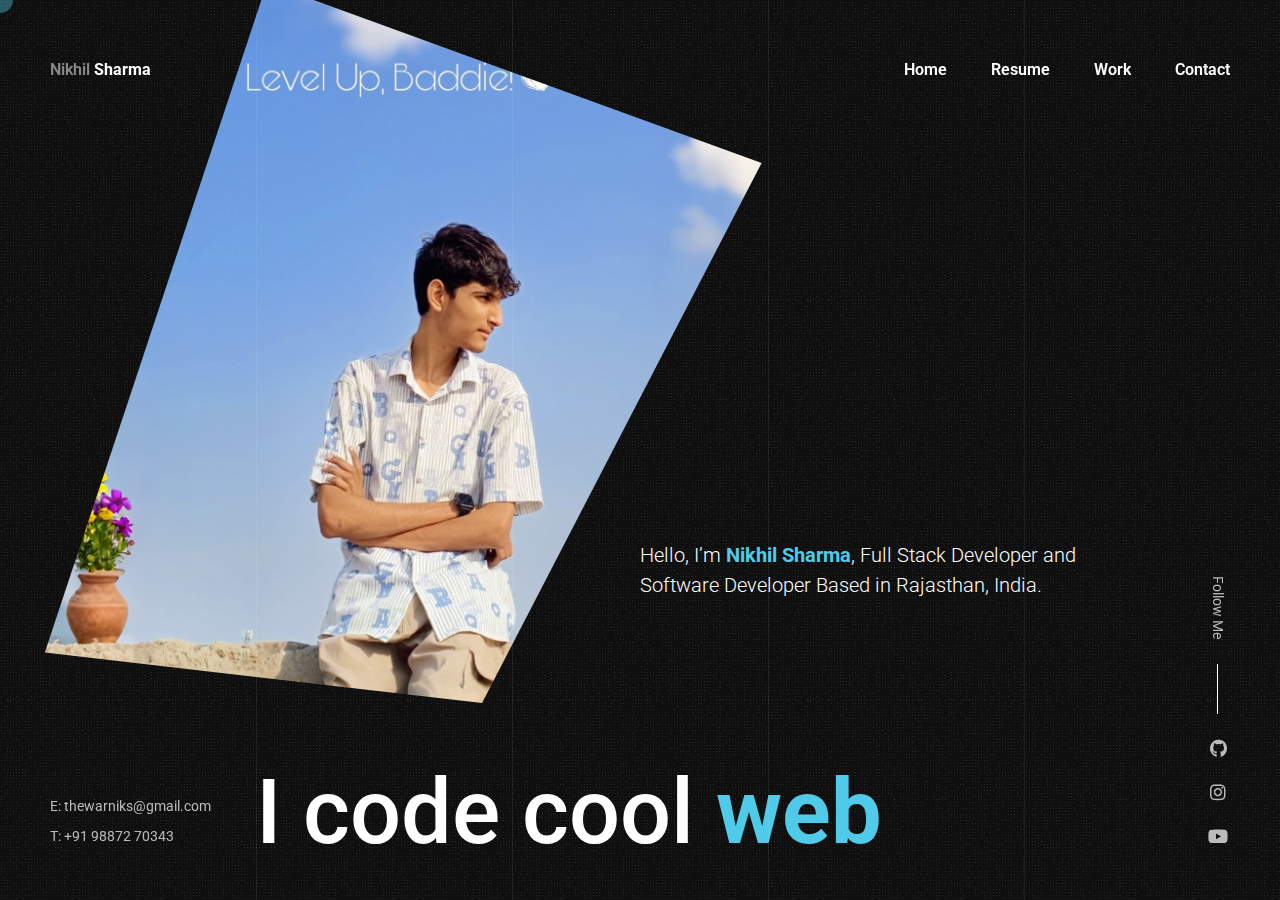
==== index.html @ a0427cec "third commit'" ====
<!doctype html>
<html lang="en-US">
<head>

	<!-- Meta -->
	<meta charset="UTF-8">
	<meta name="viewport" content="width=device-width, initial-scale=1, maximum-scale=1" />
	<meta name="description" content="CV & Resume Template" />
	<meta name="keywords" content="vcard, resposnive, resume, personal, card, cv, cvio, portfolio" />
	<meta name="author" content="beshleyua" />

	<!-- Title -->
	<title>Nikhil - Portfolio</title>

	<!-- Fonts -->
	<link href="https://fonts.googleapis.com/css?family=Roboto:100,100i,300,300i,400,400i,500,500i,700,700i,900,900i&display=swap&subset=cyrillic" rel="stylesheet">

	<!-- Styles -->
	<link rel="stylesheet" href="css/basic.css" />
	<link rel="stylesheet" href="css/layout.css" />
	<link rel="stylesheet" href="css/magnific-popup.css" />
	<link rel="stylesheet" href="css/animate.css" />
	<link rel="stylesheet" href="css/jarallax.css" />
	<link rel="stylesheet" href="css/swiper.css" />
	<link rel="stylesheet" href="css/fontawesome.css" />
	<link rel="stylesheet" href="css/brands.css" />
	<link rel="stylesheet" href="css/solid.css" />
	<link rel="stylesheet" href="css/theme-colors/blue.css" />

	<!-- Theme Colors
	<link rel="stylesheet" href="css/theme-colors/blue.css" />
	<link rel="stylesheet" href="css/theme-colors/green.css" />
	<link rel="stylesheet" href="css/theme-colors/orange.css" />
	<link rel="stylesheet" href="css/theme-colors/brown.css" />
	<link rel="stylesheet" href="css/theme-colors/purple.css" />
	<link rel="stylesheet" href="css/theme-colors/red.css" />
	<link rel="stylesheet" href="css/theme-colors/beige.css" />
	<link rel="stylesheet" href="css/theme-colors/green_light.css" />
	<link rel="stylesheet" href="css/theme-colors/yellow.css" />
	<link rel="stylesheet" href="css/theme-colors/yellow_light.css" />
	-->
		
	<!-- <script src="http://css3-mediaqueries-js.googlecode.com/svn/trunk/css3-mediaqueries.js"></script>
	<script src="http://html5shim.googlecode.com/svn/trunk/html5.js"></script> -->

	<link rel="shortcut icon" href="images/favicons/favicon.ico">

</head>

<body class="home">

	<!-- Preloader -->
	<div class="preloader">
		<div class="centrize full-width">
			<div class="vertical-center">
				<div class="spinner">
					<div class="double-bounce1"></div>
					<div class="double-bounce2"></div>
				</div>
			</div>
		</div>
	</div>
	
	<!-- Container -->
	<div class="container">

		<!-- Cursor -->
		<div class="cursor-follower"></div>
	
		<!-- Header -->
		<header class="header">
			<div class="head-top">

				<!-- menu button -->
				<a href="#" class="menu-btn"><span></span></a>

				<!-- logo -->
				<div class="logo hover-masks-logo">
					<a href="https://wq0b6-my.sharepoint.com/:b:/g/personal/ujjwalsharma_wq0b6_onmicrosoft_com/EQtHelRPhvJIs4PC88YXalkBJMvrb05Q7qUsfB_AtxaTFA?e=tdg04E" target="_blank">
						<span class="mask-lnk">Nikhil <strong>Sharma</strong></span>
						<span class="mask-lnk mask-lnk-hover">Download <strong>CV</strong></span>
					</a>
				</div>
				
				<!-- top menu -->						
				<div class="top-menu hover-masks">
					<div class="top-menu-nav">	
						<div class="menu-topmenu-container">
							<ul class="menu">
								<li class="menu-item current-menu-item">
									<a href="index.html">Home</a>
								</li>
								<li class="menu-item current-menu-item">
									<a href="resume_image.html">Resume</a>
								</li>
								<li class="menu-item current-menu-item">
									<a href="works_creative.html">Work</a>
								</li>
								<li class="menu-item current-menu-item">
									<a href="contacts_image.html">Contact</a>
								</li>
							</ul>
						</div>
					</div>
				</div>

			</div>
		</header>
		
		<!-- Wrapper -->
		<div class="wrapper">	

			<!-- Section Started -->
			<div class="section started personal" id="section-started">

				<!-- background -->
				<div class="video-bg">
					<div class="video-bg-mask"></div>
					<div class="video-bg-texture" id="grained_container"></div>
				</div>

				<!-- started content -->
				<div class="centrize full-width">
					<div class="vertical-center">
						<div class="started-content">
							<div class="logo" style="background-image: url(images/man.jpg);"></div>
							<h1 class="h-title">
								Hello, I’m <strong>Nikhil Sharma</strong>, Full Stack Developer and <br />
								Software Developer Based in Rajasthan, India.
							</h1>
							<div class="h-subtitle typing-subtitle">
								<p>I code cool <strong>websites</strong></p>
								<p>I develop <strong>mobile apps</strong></p>
								<p>I love <strong>Development</strong></p>
							</div>
							<span class="typed-subtitle"></span>
						</div>
					</div>
				</div>

			</div>

		</div>
		
		<!-- Footer -->
		<footer class="footer">
			<div class="copy">
				<p>E: thewarniks@gmail.com</p>
				<p>T: +91 98872 70343</p>
			</div>
			<div class="soc-box">
				<div class="follow-label">Follow Me</div>
				<div class="soc">
					<a target="_blank" href="https://github.com/thewarniks">
						<span class="icon fab fa-github"></span>
					</a>
					<a target="_blank" href="https://www.instagram.com/the_warniks/">
						<span class="icon fab fa-instagram"></span>
					</a>
					<a target="_blank" href="https://www.youtube.com/@warniks">
						<span class="icon fab fa-youtube"></span>
					</a>
				</div>
			</div>
			<div class="clear"></div>
		</footer>

		<!-- Lines -->
		<div class="lines">
			<div class="line-col"></div>
			<div class="line-col"></div>
			<div class="line-col"></div>
			<div class="line-col"></div>
			<div class="line-col"></div>
		</div>
		
	</div>

	<!-- Scripts -->
	<script src="js/jquery.min.js"></script>
	<script src="js/jquery.validate.js"></script>
	<script src="js/magnific-popup.js"></script>
	<script src="js/simpleParallax.js"></script>
	<script src="js/typed.js"></script>
	<script src="js/jarallax.js"></script>
	<script src="js/jarallax-video.js"></script>
	<script src="js/jarallax-element.js"></script>
	<script src="js/imagesloaded.pkgd.js"></script>
	<script src="js/isotope.pkgd.js"></script>
	<script src="js/swiper.js"></script>
	<script src="js/grained.js"></script>
	<script src="js/scripts.js"></script>

</body>
</html>
---- css/basic.css ----
/**
*	Nikhil - Portfolio (HTML)
*	Version: 1.1
*	Author: beshleyua
*	Author URL: http://themeforest.net/user/beshleyua
*	Copyright © Cvio by beshleyua. All Rights Reserved.
**/

/* TABLE OF CONTENTS
	- Basic
	- Preloader
	- Container
	- Columns
	- Typography
	- Links
	- Buttons
	- Forms
	- Lists
	- Code
	- Tables
	- Alignment
	- Text Formating
	- Blockquote
	- Animations
*/

/* - Basic */
html {
	margin-right: 0 !important;
}

body {
	margin: 0;
	padding: 0;
	border: none;
	font-family: "Roboto";
	font-size: 16px;
	line-height: 1.5;
	color: #bbb;
	background: #101010;
	letter-spacing: 0;
	font-weight: 400;
	-webkit-font-smoothing: antialiased;
	-moz-osx-font-smoothing: grayscale;
	text-rendering: optimizeLegibility;
}

body.scroll_hidden {
	overflow: hidden;
	height: 100vh;
}

* {
	box-sizing: border-box;
	-webkit-box-sizing: border-box;
}

.clear {
	clear: both;
}

.cursor-follower {
	margin: -13px 0 0 -13px;
	position: absolute;
	background: #4bffa5;
	width: 26px;
	height: 26px;
	-webkit-transition: transform 1s cubic-bezier(0.02, 1.2, 0.8, 1), opacity 0.25s ease;
	transition: transform 1s cubic-bezier(0.02, 1.2, 0.8, 1), opacity 0.25s ease;
	opacity: 0.4;
	z-index: 1111;
	pointer-events: none;
	border-radius: 50%;
	-moz-border-radius: 50%;
	-webkit-border-radius: 50%;
	-khtml-border-radius: 50%;
}

.cursor-follower.hide {
	opacity: 0 !important;
}

@media (max-width: 1199px) {
	.cursor-follower {
		display: none;
	}
}
/* - Preloader */
.preloader {
	position: fixed;
	top: 0;
	left: 0;
	right: 0;
	bottom: 0;
	text-align: center;
	z-index: 11111;
}
.preloader .spinner {
	position: absolute;
	left: 50%;
	top: 0;
	width: 1px;
	height: 100%;
}
.preloader .spinner .double-bounce1, .preloader .spinner .double-bounce2 {
	position: absolute;
	top: 0;
	left: 0;
	width: 100%;
	height: 100%;
}
.preloader .spinner .double-bounce2 {
	background: rgba(255, 255, 255, 0.5);
	height: 0;
	-webkit-animation: loading 2.0s infinite ease-in-out;
	animation: loading 2.0s infinite ease-in-out;
}

/* - Container */
.container {
	position: relative;
	margin: 0;
	overflow: hidden;
}

.container:before {
	pointer-events: none;
	z-index: 12;
}

.lines {
	position: fixed;
	top: 0;
	left: 0;
	width: 100%;
	height: 100vh;
	font-size: 0;
	pointer-events: none;
	z-index: 1111;
}
.lines.no-lines .line-col:before {
	opacity: 0;
}

.lines .line-col {
	position: relative;
	display: inline-block;
	vertical-align: top;
	width: 20%;
	height: 100vh;
}

.lines .line-col:first-child:before {
	background: transparent;
}

.lines .line-col:first-child:after {
	left: auto;
	right: 0;
	width: 1000%;
}

.lines .line-col:first-child .line {
	display: none;
}

.lines .line-col:last-child:after {
	left: 0;
	right: auto;
	width: 1000%;
}

.lines .line-col:nth-child(1):before {
	-o-transition-delay: 2.9s;
	-webkit-transition-delay: 2.9s;
	transition-delay: 2.9s;
}

.lines .line-col:nth-child(1):after {
	top: 0;
	bottom: auto;
	-webkit-transition-delay: 0.9s;
	-o-transition-delay: 0.9s;
	transition-delay: 0.9s;
}

.lines .line-col:nth-child(2):before {
	-o-transition-delay: 2.7s;
	-webkit-transition-delay: 2.7s;
	transition-delay: 2.7s;
}

.lines .line-col:nth-child(2):after {
	top: auto;
	bottom: 0;
	-webkit-transition-delay: 0.7s;
	-o-transition-delay: 0.7s;
	transition-delay: 0.7s;
}

.lines .line-col:nth-child(3):before {
	-o-transition-delay: 2.2s;
	-webkit-transition-delay: 2.2s;
	transition-delay: 2.2s;
}

.lines .line-col:nth-child(3):after {
	top: 0;
	bottom: auto;
	-webkit-transition-delay: 0.2s;
	-o-transition-delay: 0.2s;
	transition-delay: 0.2s;
}

.lines .line-col:nth-child(4):before {
	-o-transition-delay: 2.5s;
	-webkit-transition-delay: 2.5s;
	transition-delay: 2.5s;
}

.lines .line-col:nth-child(4):after {
	top: auto;
	bottom: 0;
	-webkit-transition-delay: 0.5s;
	-o-transition-delay: 0.5s;
	transition-delay: 0.5s;
}

.lines .line-col:nth-child(5):before {
	-o-transition-delay: 3s;
	-webkit-transition-delay: 3s;
	transition-delay: 3s;
}

.lines .line-col:nth-child(5):after {
	top: 0;
	bottom: auto;
	-webkit-transition-delay: 1s;
	-o-transition-delay: 1s;
	transition-delay: 1s;
}

.lines .line-col:before {
	content: '';
	position: absolute;
	left: 0;
	top: 0;
	width: 1px;
	height: 0%;
	background: rgba(255, 255, 255, 0.07);
	transition: height 1s cubic-bezier(0.165, 0.85, 0.45, 1) 0s;
	-moz-transition: height 1s cubic-bezier(0.165, 0.85, 0.45, 1) 0s;
	-webkit-transition: height 1s cubic-bezier(0.165, 0.85, 0.45, 1) 0s;
	-o-transition: height 1s cubic-bezier(0.165, 0.85, 0.45, 1) 0s;
}

.lines .line-col:after {
	content: '';
	position: absolute;
	left: 0;
	top: 0;
	width: 100%;
	height: 100%;
	background: #1E1E1E;
	z-index: 12;
	transition: height 1s cubic-bezier(0.165, 0.85, 0.45, 1) 0s;
	-moz-transition: height 1s cubic-bezier(0.165, 0.85, 0.45, 1) 0s;
	-webkit-transition: height 1s cubic-bezier(0.165, 0.85, 0.45, 1) 0s;
	-o-transition: height 1s cubic-bezier(0.165, 0.85, 0.45, 1) 0s;
}

.lines.finish .line-col:before {
	height: 100%;
}

.lines.finish .line-col:after {
	height: 0%;
}

.lines.ready {
	z-index: 11;
}

.wrapper {
	position: relative;
}

.breadcrumbs {
	margin: 0;
}

.lines-off .lines .line-col:before {
	display: none;
}

.lines-on .lines .line-col:before {
	display: block;
}

@media (max-width: 1199px) {
	.lines .line-col {
		width: 33.333%;
	}

	.lines .line-col:nth-child(4),
	.lines .line-col:nth-child(5) {
		display: none;
	}
}
@media (max-width: 720px) {
	.lines .line-col {
		width: 50%;
	}

	.lines .line-col:nth-child(3),
	.lines .line-col:nth-child(4),
	.lines .line-col:nth-child(5) {
		display: none;
	}
}
/* - Columns */
.cols {
	position: relative;
}

.cols .col.col-sm {
	float: left;
	width: 25%;
}

@media (max-width: 720px) {
	.cols .col.col-sm {
		width: 100%;
	}
}
.cols .col.col-lg {
	float: left;
	width: 75%;
}

@media (max-width: 720px) {
	.cols .col.col-lg {
		width: 100%;
	}
}
.cols .col.col-md {
	float: left;
	width: 50%;
}

@media (max-width: 720px) {
	.cols .col.col-md {
		width: 100%;
	}
}
.cols:after {
	content: '';
	display: block;
	clear: both;
}

/* - Typography */
h1,
h2,
h3,
h4,
h5,
h6 {
	font-weight: 700;
	font-family: "Roboto";
	margin: 0;
	margin-top: 30px;
	margin-bottom: 30px;
	color: #141414;
}

h1 {
	font-size: 34px;
}

h2 {
	font-size: 30px;
}

h3 {
	font-size: 26px;
}

h4 {
	font-size: 22px;
}

h5 {
	font-size: 18px;
}

h6 {
	font-size: 14px;
}

p {
	font-size: 16px;
	padding: 0;
	margin: 30px 0;
}

strong {
	font-weight: 700;
}

@media screen and (max-width: 720px) {
	h1 {
		font-size: 24px;
	}

	h2 {
		font-size: 20px;
	}

	h3 {
		font-size: 18px;
	}

	h4 {
		font-size: 16px;
	}

	h5 {
		font-size: 14px;
	}

	h6 {
		font-size: 13px;
	}

	p {
		margin: 20px 0;
	}
}
/* - Links */
a {
	color: #eee;
	text-decoration: underline;
	outline: none;
}

a:hover {
	text-decoration: none;
	color: #4bffa5;
}

/* Animate Button Hover */
.ink {
	display: block;
	position: absolute;
	background: #4bffa5;
	transform: scale(0);
	-webkit-transform: scale(0);
	-moz-transform: scale(0);
	-o-transform: scale(0);
	transition: transform 2s cubic-bezier(0.165, 0.85, 0.45, 1) 0s;
	-moz-transition: transform 2s cubic-bezier(0.165, 0.85, 0.45, 1) 0s;
	-webkit-transition: transform 2s cubic-bezier(0.165, 0.85, 0.45, 1) 0s;
	-o-transition: transform 2s cubic-bezier(0.165, 0.85, 0.45, 1) 0s;
	border-radius: 100%;
	-moz-border-radius: 100%;
	-webkit-border-radius: 100%;
	-khtml-border-radius: 100%;
}

.ink.ink-animate {
	transform: scale(3);
	-webkit-transform: scale(3);
	-moz-transform: scale(3);
	-o-transform: scale(3);
}

.hover-animated .circle {
	position: absolute;
	width: 100%;
	height: 100%;
	display: block;
}

/* - Buttons */
.bts-center {
	text-align: center;
}

.bts-list {
	font-size: 0px;
}

.bts-list .btn {
	margin-right: 20px;
	margin-top: 20px;
}

.bts-list .btn:last-child {
	margin-right: 0px;
}

a.btn,
.btn, .single-post-text input[type="submit"] {
	margin-bottom: 10px;
	position: relative;
	overflow: hidden;
	display: inline-block;
	vertical-align: middle;
	height: 44px;
	line-height: 40px;
	text-align: center;
	font-size: 16px;
	color: #4bffa5;
	font-weight: 500;
	text-decoration: none;
	background: none;
	border: 2px solid #4bffa5;
	cursor: pointer;
	transition: 1s all cubic-bezier(0.165, 0.85, 0.45, 1) 0s;
	-moz-transition: 1s all cubic-bezier(0.165, 0.85, 0.45, 1) 0s;
	-webkit-transition: 1s all cubic-bezier(0.165, 0.85, 0.45, 1) 0s;
	-o-transition: 1s all cubic-bezier(0.165, 0.85, 0.45, 1) 0s;
}

a.btn .lnk,
.btn .lnk {
	padding: 0 30px;
	position: relative;
	display: block;
	z-index: 2;
	pointer-events: none;
}

a.btn:hover,
.btn:hover {
	color: #101010;
}

@media screen and (max-width: 720px) {
	a.btn, .btn, .single-post-text input[type="submit"] {
		font-size: 14px;
	}
}
/* - Forms */
form.post-password-form {
	max-width: 400px;
	margin: 0 auto;
	text-align: center;
}

input,
textarea,
button {
	display: block;
	font-family: "Roboto";
	font-size: 16px;
	height: 50px;
	width: 100%;
	color: #eee;
	margin-bottom: 30px;
	padding: 0;
	background: none !important;
	border: none;
	border-bottom: 1px solid rgba(255, 255, 255, 0.07);
	resize: none;
	outline: 0;
	border-radius: 0%;
	-moz-border-radius: 0%;
	-webkit-border-radius: 0%;
	-khtml-border-radius: 0%;
	transition: all 0.3s ease 0s;
	-moz-transition: all 0.3s ease 0s;
	-webkit-transition: all 0.3s ease 0s;
	-o-transition: all 0.3s ease 0s;
}

input:focus,
textarea:focus,
button:focus {
	color: #eee;
	border-bottom: 1px solid #eee;
}

textarea {
	height: 120px;
	padding: 0;
	padding-top: 15px;
}

button {
	width: auto;
	display: inline-block;
	vertical-align: top;
	text-align: left;
	border-bottom: 1px solid #eee;
	cursor: pointer;
	color: #eee;
}

button:hover {
	border-bottom: 1px solid #4bffa5;
}

label,
legend {
	display: block;
	padding-bottom: 10px;
	font-family: "Roboto";
	font-size: 13px;
}

fieldset {
	border-width: 0;
	padding: 0;
}

input[type="checkbox"],
input[type="radio"] {
	display: inline;
}

::-webkit-input-placeholder {
	color: #999999;
}

:-moz-placeholder {
	color: #999999;
}

::-moz-placeholder {
	color: #999999;
}

:-ms-input-placeholder {
	color: #999999;
}

input:focus::-webkit-input-placeholder,
textarea:focus::-webkit-input-placeholder {
	color: #eee;
}

input:focus:-moz-placeholder,
textarea:focus:-moz-placeholder {
	color: #eee;
}

input:focus::-moz-placeholder,
textarea:focus::-moz-placeholder {
	color: #eee;
}

input:focus:-ms-input-placeholder,
textarea:focus:-ms-input-placeholder {
	color: #eee;
}

input.error,
textarea.error,
input.wpcf7-not-valid,
textarea.wpcf7-not-valid {
	border-bottom: 1px solid red !important;
}

label.error,
.wpcf7-not-valid-tip {
	display: none !important;
}

input.error::-moz-placeholder,
textarea.error::-moz-placeholder,
input.wpcf7-not-valid::-moz-placeholder,
textarea.wpcf7-not-valid::-moz-placeholder {
	color: red;
}

input.error:-moz-placeholder,
textarea.error:-moz-placeholder,
input.wpcf7-not-valid:-moz-placeholder,
textarea.wpcf7-not-valid:-moz-placeholder {
	color: red;
}

input.error:-ms-input-placeholder,
textarea.error:-ms-input-placeholder,
input.wpcf7-not-valid:-ms-input-placeholder,
textarea.wpcf7-not-valid:-ms-input-placeholder {
	color: red;
}

input.error::-webkit-input-placeholder,
textarea.error::-webkit-input-placeholder,
input.wpcf7-not-valid::-webkit-input-placeholder,
textarea.wpcf7-not-valid::-webkit-input-placeholder {
	color: red;
}

div.wpcf7-response-output {
	margin: 0;
}

input[type="checkbox"],
input[type="radio"] {
	display: inline;
}

input[type="checkbox"], input[type="radio"] {
	width: auto;
	height: auto;
	margin-bottom: 10px;
	margin-right: 0;
	margin-left: 0;
}

input[type="checkbox"] {
	-webkit-appearance: checkbox;
}

input[type="radio"] {
	-webkit-appearance: radio;
}

input[type="text"],
input[type="email"],
input[type="tel"],
input[type="password"],
input[type="submit"],
textarea,
button {
	-webkit-appearance: none;
	-moz-appearance: none;
	appearance: none;
}

input[type="file"] {
	margin-bottom: 10px;
	border: none;
	height: auto;
}

select {
	margin-bottom: 10px;
	width: 100%;
	height: 30px;
}

span.wpcf7-list-item {
	display: inline-block;
	margin: 0 1em 0 0;
}

/* - Lists */
ul {
	list-style: disc;
	margin-top: 30px;
	margin-bottom: 30px;
	padding-left: 0px;
	list-style-position: inside;
}

ol {
	list-style: decimal;
	margin-top: 30px;
	margin-bottom: 30px;
	padding-left: 0px;
	list-style-position: inside;
}

ul ul, ol ol, ul ol, ol ul {
	margin-top: 15px;
	margin-bottom: 15px;
	margin-left: 15px;
}

/* - Code */
code {
	font-family: "Roboto";
	padding: 0 4px;
	font-style: italic;
	color: #999;
	text-decoration: none;
	display: inline-block;
	vertical-align: middle;
	overflow: auto;
	max-width: 100%;
	white-space: nowrap;
}

pre {
	background: #f6f6f6;
	font-family: "Roboto";
	margin: 30px 0;
	padding: 30px;
	max-width: 100%;
	overflow: auto;
	white-space: pre;
}

mark, ins {
	background: #eee;
	text-decoration: none;
}

/* - Tables */
table {
	width: 100%;
	margin: 30px 0;
	padding: 0;
	border-collapse: collapse;
	background: #fcfcfc;
}

table caption {
	padding: 6px 0;
	background: #f6f6f6;
	font-size: 12px;
}

th {
	color: #999;
	padding: 10px 20px;
	font-size: 12px;
	font-weight: 700;
	text-align: left;
	border: 4px solid #FFF;
	text-transform: uppercase;
}

th a {
	color: #999;
}

td {
	border: 4px solid #FFF;
	padding: 10px 20px;
	color: #363636;
	font-size: 13px;
	background: #f6f6f6;
}

td.pad {
	background: none;
}

dt {
	margin-bottom: 5px;
	font-size: 15px;
	font-weight: 700;
}

dd {
	margin-top: 0;
	margin-bottom: 30px;
	margin-left: 30px;
}

/* - Alignment */
.align-center {
	text-align: center !important;
}

.align-right {
	text-align: right !important;
}

.align-left {
	text-align: left !important;
}

.pull-right {
	float: right !important;
}

.pull-left {
	float: left !important;
}

.pull-none {
	float: none !important;
}

.alignright {
	margin-left: 20px !important;
	float: right !important;
	max-width: 50% !important;
}

.alignleft {
	margin-right: 20px !important;
	float: left !important;
	max-width: 50% !important;
}

.aligncenter {
	margin-left: auto !important;
	margin-right: auto !important;
	display: block !important;
}

.full-width {
	max-width: 100% !important;
	width: 100% !important;
}

.full-max-width {
	max-width: 100% !important;
	width: auto !important;
}

.centrize {
	display: table !important;
	table-layout: fixed !important;
	height: 100% !important;
	position: relative !important;
	top: 0;
	left: 0;
	z-index: 2;
}

.vertical-center {
	display: table-cell !important;
	vertical-align: middle !important;
}

/* - Text Formating */
.text-uppercase {
	text-transform: uppercase !important;
}

.text-lowercase {
	text-transform: lowercase !important;
}

.text-capitalize {
	text-transform: capitalize !important;
}

.text-regular {
	font-weight: 400 !important;
}

.text-bold {
	font-weight: 700 !important;
}

.text-italic {
	font-style: italic !important;
}

/* - Blockquote */
blockquote {
	font-family: "Roboto";
}

/* - Animations */
/* preloader */
@-webkit-keyframes loading {
	0% {
		height: 0;
		top: 0;
		bottom: auto;
	}
	50% {
		height: 100%;
		top: 0;
		bottom: auto;
	}
	51% {
		height: 100%;
		top: 0;
		bottom: auto;
	}
	52% {
		height: 100%;
		top: auto;
		bottom: 0;
	}
	100% {
		height: 0;
		top: auto;
		bottom: 0;
	}
}
@keyframes loading {
	0% {
		height: 0;
		top: 0;
		bottom: auto;
	}
	50% {
		height: 100%;
		top: 0;
		bottom: auto;
	}
	51% {
		height: 100%;
		top: 0;
		bottom: auto;
	}
	52% {
		height: 100%;
		top: auto;
		bottom: 0;
	}
	100% {
		height: 0;
		top: auto;
		bottom: 0;
	}
}
/* Mouse Button Animations */
@keyframes mouse-anim {
	0% {
		top: 0px;
	}
	50% {
		top: 10px;
	}
	100% {
		top: 0px;
	}
}
---- css/layout.css ----
/**
*	Nikhil - Portfolio (HTML)
*	Version: 1.1
*	Author: beshleyua
*	Author URL: http://themeforest.net/user/beshleyua
*	Copyright © Cvio by beshleyua. All Rights Reserved.
**/

/* TABLE OF CONTENTS
	- Header
	- Section
	- Started
	- About
	- Resume
	- Skills
	- Service
	- Portfolio
	- Box Items
	- Contacts
	- Blog
	- Footer
	- Popups
*/

/* - Header */
.header {
	padding: 50px;
	position: fixed;
	left: 0;
	top: 0;
	width: 100%;
	z-index: 100;
	transition: all 0.7s cubic-bezier(0.165, 0.85, 0.45, 1);
	-moz-transition: all 0.7s cubic-bezier(0.165, 0.85, 0.45, 1);
	-webkit-transition: all 0.7s cubic-bezier(0.165, 0.85, 0.45, 1);
	-o-transition: all 0.7s cubic-bezier(0.165, 0.85, 0.45, 1);
}

.header.fixed {
	padding-top: 30px;
	padding-bottom: 30px;
	top: 0;
	background: #101010;
}

.header:after {
	content: '';
	position: relative;
	display: block;
	clear: both;
}

.header .head-top {
	position: relative;
}

.header .menu-btn {
	position: relative;
	margin: 0 auto;
	width: 30px;
	height: 20px;
}

.header .menu-btn:before, .header .menu-btn:after {
	content: '';
	position: absolute;
	top: 0;
	left: 0;
	width: 100%;
	height: 2px;
	background: #FFF;
	transition: all 0.3s ease 0s;
	-moz-transition: all 0.3s ease 0s;
	-webkit-transition: all 0.3s ease 0s;
	-o-transition: all 0.3s ease 0s;
}

.header .menu-btn:after {
	top: auto;
	bottom: 0;
}

.header .menu-btn span {
	position: absolute;
	top: 50%;
	left: 0;
	width: 100%;
	height: 2px;
	background: #FFF;
	margin-top: -1px;
	transition: all 0.3s ease 0s;
	-moz-transition: all 0.3s ease 0s;
	-webkit-transition: all 0.3s ease 0s;
	-o-transition: all 0.3s ease 0s;
}

.header .logo {
	position: absolute;
	overflow: hidden;
	top: 50%;
	width: 150px;
	font-size: 16px;
	line-height: 2.5;
	font-weight: 600;
	color: rgba(255, 255, 255, 0.5);
	white-space: nowrap;
	transform: translateY(-50%);
	-webkit-transform: translateY(-50%);
	-moz-transform: translateY(-50%);
	-o-transform: translateY(-50%);
}

.header .logo img {
	max-width: 100%;
	width: auto;
	height: auto;
	display: block;
}

.header .logo a {
	color: rgba(255, 255, 255, 0.5);
	text-decoration: none;
	display: block;
}

.header .logo strong {
	color: #FFF;
}

.header .top-menu {
	text-align: right;
}

.header .top-menu .menu-top-menu-container {
	display: inline-block;
}

.header .top-menu ul {
	margin: 0;
	padding: 0;
	list-style: none;
}

.header .top-menu ul li {
	margin-left: 40px;
	display: inline-block;
	vertical-align: top;
	position: relative;
}

.header .top-menu ul li a {
	position: relative;
	overflow: hidden;
	display: block;
	font-size: 1em;
	line-height: 2.5;
	color: #FFF;
	font-weight: 600;
	opacity: 0.5;
	text-decoration: none;
	transition: color 0.7s cubic-bezier(0.165, 0.85, 0.45, 1);
	-moz-transition: color 0.7s cubic-bezier(0.165, 0.85, 0.45, 1);
	-webkit-transition: color 0.7s cubic-bezier(0.165, 0.85, 0.45, 1);
	-o-transition: color 0.7s cubic-bezier(0.165, 0.85, 0.45, 1);
}

.header .top-menu ul li:hover > .sub-menu, .header .top-menu ul li:hover > .children {
	opacity: 1;
	pointer-events: auto;
}

.header .top-menu ul li:hover > a, .header .top-menu ul li.current-menu-item > a {
	opacity: 1;
}

.header .top-menu ul li.menu-item-has-children > a .mask-lnk:after {
	content: "\f078";
	margin-left: 5px;
	position: relative;
	top: 0;
	display: inline-block;
	font-family: 'Font Awesome 5 Free';
	font-weight: 900;
	font-size: 0.8em;
	-moz-osx-font-smoothing: grayscale;
	-webkit-font-smoothing: antialiased;
	display: inline-block;
	font-style: normal;
	font-variant: normal;
	text-rendering: auto;
	line-height: 1;
}

.header .top-menu-nav .sub-menu,
.header .top-menu-nav .children {
	position: absolute;
	left: 0;
	top: 40px;
	padding: 10px 0;
	width: 190px;
	text-align: left;
	background: #1E1E1E;
	z-index: 50;
	opacity: 0;
	pointer-events: none;
	transition: all 0.3s ease 0s;
	-moz-transition: all 0.3s ease 0s;
	-webkit-transition: all 0.3s ease 0s;
	-o-transition: all 0.3s ease 0s;
	box-shadow: 0 5px 50px rgba(0, 0, 0, 0.1);
	-moz-box-shadow: 0 5px 50px rgba(0, 0, 0, 0.1);
	-webkit-box-shadow: 0 5px 50px rgba(0, 0, 0, 0.1);
	-khtml-box-shadow: 0 5px 50px rgba(0, 0, 0, 0.1);
}

.header .top-menu ul li:last-child .sub-menu,
.header .top-menu-nav .children {
	right: 0;
	left: auto;
}

.header .top-menu-nav .sub-menu:before,
.header .top-menu-nav .children:before {
	content: '';
	position: absolute;
	left: 10px;
	top: -12px;
	border: 6px solid transparent;
	border-bottom: 6px solid #1E1E1E;
}

.header .top-menu ul li:last-child .sub-menu:before,
.header .top-menu-nav .children:before {
	right: 10px;
	left: auto;
}

.header .top-menu-nav .sub-menu li,
.header .top-menu-nav .children li {
	margin-left: 0;
	padding: 8px 20px;
	display: block;
	border-bottom: 1px solid rgba(255, 255, 255, 0.07);
	height: auto;
}

.header .top-menu-nav .sub-menu li:last-child,
.header .top-menu-nav .children li:last-child {
	border-bottom: none;
}

.header .top-menu-nav .sub-menu li a,
.header .top-menu-nav .children li a {
	margin-top: 0;
	display: block;
	font-size: 12px;
	color: #FFF;
	opacity: 0.5;
}

.header .top-menu-nav .sub-menu li .sub-menu,
.header .top-menu-nav .children li .children {
	left: 100%;
	top: -10px;
}

.header .top-menu-nav .sub-menu li .sub-menu:before,
.header .top-menu-nav .children li .children:before {
	content: '';
	position: absolute;
	left: -12px;
	top: 16px;
	border: 6px solid transparent;
	border-right: 6px solid #FFF;
	border-bottom: 6px solid transparent;
}


.background-enabled .header .top-menu ul li.current-menu-item > a {
	opacity: 1;
}


.hover-masks .mask-lnk,
.hover-masks-logo .mask-lnk {
	position: relative;
	top: 0;
	left: 0;
	width: 100%;
	display: block;
	transform: translateY(0);
	-webkit-transform: translateY(0);
	-moz-transform: translateY(0);
	-o-transform: translateY(0);
	-webkit-transition: opacity 0.7s cubic-bezier(0.165, 0.85, 0.45, 1), color 0.7s cubic-bezier(0.165, 0.85, 0.45, 1), transform 0.7s cubic-bezier(0.165, 0.85, 0.45, 1);
	transition: opacity 0.7s cubic-bezier(0.165, 0.85, 0.45, 1), color 0.7s cubic-bezier(0.165, 0.85, 0.45, 1), transform 0.7s cubic-bezier(0.165, 0.85, 0.45, 1);
}


.hover-masks .mask-lnk.mask-lnk-hover,
.hover-masks-logo .mask-lnk.mask-lnk-hover {
	position: absolute;
	opacity: 0;
	transform: translateY(32px);
	-webkit-transform: translateY(32px);
	-moz-transform: translateY(32px);
	-o-transform: translateY(32px);
}


.hover-masks a:hover .mask-lnk,
.hover-masks-logo a:hover .mask-lnk {
	opacity: 1;
	transform: translateY(-32px);
	-webkit-transform: translateY(-32px);
	-moz-transform: translateY(-32px);
	-o-transform: translateY(-32px);
}


.hover-masks a:hover .mask-lnk.mask-lnk-hover,
.hover-masks-logo a:hover .mask-lnk.mask-lnk-hover {
	transform: translateY(0);
	-webkit-transform: translateY(0);
	-moz-transform: translateY(0);
	-o-transform: translateY(0);
}


/* header active */
.header.active {
	padding-top: 4vw;
	top: 0;
	overflow: auto;
	height: 100%;
	background: #101010;
	-webkit-overflow-scrolling: touch;
}

.header.active .menu-btn:before {
	opacity: 0;
}

.header.active .menu-btn:after {
	bottom: 9px !important;
	transform: rotate(-45deg);
	-webkit-transform: rotate(-45deg);
	-moz-transform: rotate(-45deg);
	-o-transform: rotate(-45deg);
}

.header.active .menu-btn span {
	transform: rotate(45deg);
	-webkit-transform: rotate(45deg);
	-moz-transform: rotate(45deg);
	-o-transform: rotate(45deg);
}

.header.active .top-menu {
	height: auto;
	opacity: 1;
	visibility: visible;
}

.header.active .top-menu ul li .sub-menu,
.header.active .top-menu ul li .children {
	display: block;
}

.header.active .top-menu ul > li > ul li a {
	line-height: 20px;
}


/* header tablet */
@media (max-width: 1199px) {
	.header .logo {
		position: relative;
		top: 0;
		transform: translateY(0%);
		-webkit-transform: translateY(0%);
		-moz-transform: translateY(0%);
		-o-transform: translateY(0%);
	}


	.header .menu-btn {
		display: block;
		transform: translateY(50%);
		-webkit-transform: translateY(50%);
		-moz-transform: translateY(50%);
		-o-transform: translateY(50%);
	}


	.header .top-menu-nav {
		display: block;
	}


	.header .top-menu {
		position: relative;
		top: 0;
		left: 0;
		margin-top: 0;
		margin-left: 0;
		margin-right: 0;
		float: none;
		width: auto;
		height: 0px;
		text-align: center;
		opacity: 0;
		visibility: hidden;
		transition: opacity 0.35s cubic-bezier(0.165, 0.85, 0.45, 1);
		-moz-transition: opacity 0.35s cubic-bezier(0.165, 0.85, 0.45, 1);
		-webkit-transition: opacity 0.35s cubic-bezier(0.165, 0.85, 0.45, 1);
		-o-transition: opacity 0.35s cubic-bezier(0.165, 0.85, 0.45, 1);
	}


	.header.active .top-menu {
		margin-top: 20px;
	}


	.header .top-menu .menu-top-menu-container {
		display: block;
	}


	.header .top-menu ul li {
		margin-left: 0;
		display: block;
	}


	.header .top-menu-nav .sub-menu, .header .top-menu-nav .children {
		position: relative;
		left: 0;
		top: 0;
		margin: 20px 0;
		width: auto;
		text-align: center;
		pointer-events: none;
		display: block;
		opacity: 0;
		visibility: hidden;
	}


	.header.active .top-menu-nav .sub-menu, .header.active .top-menu-nav .children {
		opacity: 1;
		visibility: visible;
		pointer-events: auto;
	}


	.header .top-menu-nav .sub-menu:before, .header .top-menu-nav .children:before {
		margin-left: -6px;
		left: 50%;
	}


	.header .top-menu-nav .sub-menu li .sub-menu, .header .top-menu-nav .children li .children {
		left: 0;
		top: 0;
		margin: 0 -20px;
		background: #f4f4f4;
		box-shadow: none;
		-moz-box-shadow: none;
		-webkit-box-shadow: none;
		-khtml-box-shadow: none;
	}


	.header .top-menu-nav .sub-menu li .sub-menu:before, .header .top-menu-nav .children li .children:before {
		left: 50%;
		top: -12px;
		border: 6px solid transparent;
		border-right: 6px solid transparent;
		border-bottom: 6px solid #FFF;
	}


	.header .top-menu ul li:last-child .sub-menu:before, .header .top-menu-nav .children:before {
		right: 50%;
		left: auto;
		margin-left: 0;
		margin-right: -6px;
	}


	.header .menu-btn {
		display: block;
		float: right;
	}

}

/* header mobile */
@media (max-width: 720px) {
	.header {
		margin: 0;
		padding: 0 30px;
		top: 30px;
	}


	.header .logo {
		padding: 0;
		max-width: 240px;
	}


	.header.active .top-menu {
		padding-bottom: 30px;
	}


	.wp-block-media-text {
		display: block;
	}


	.wp-block-media-text .wp-block-media-text__content {
		padding: 0;
	}

}

/* - Section */
.section {
	position: relative;
	padding-left: 20%;
	padding-right: 20%;
	padding-top: 70px;
	padding-bottom: 70px;
	z-index: 12;
}

.section:first-child {
	padding-top: 150px;
}

.section .content {
	position: relative;
}

.section .content .portfolio-cols .title {
	margin-left: 0;
}

.section .content-box {
	margin-right: -1px;
	padding: 35px;
	font-size: 16px;
	background: #101010;
	border: 1px solid rgba(255, 255, 255, 0.07);
}

.section .content-box .single-post-text > *:first-child {
	margin-top: 0;
}

.section .title {
	position: relative;
	margin: 0 0 35px 35px;
}

.section .title .title_inner {
	display: inline-block;
	vertical-align: top;
	position: relative;
	font-size: 24px;
	color: #FFF;
	font-weight: 600;
	transition: all 0.3s ease 0s;
	-moz-transition: all 0.3s ease 0s;
	-webkit-transition: all 0.3s ease 0s;
	-o-transition: all 0.3s ease 0s;
}


/* section tablet */
@media (max-width: 1199px) {
	.section {
		padding-left: 50px;
		padding-right: 50px;
	}

}

/* section mobile */
@media (max-width: 720px) {
	.section {
		padding-top: 50px;
		padding-bottom: 50px;
		padding-left: 30px;
		padding-right: 30px;
	}


	.section .title {
		margin: 0 0 30px 0;
	}

}

/* - Started */
.section.started {
	margin: 0;
	padding: 0;
	position: relative;
	overflow: hidden;
	height: 100vh;
	z-index: 11;
}

.section.started.personal {
	z-index: 12;
}

.section.started .started-content .logo {
	position: relative;
	display: inline-block;
	top: -100px;
	left: -300px;
	width: 740px;
	height: 600px;
	background-repeat: no-repeat;
	background-position: center center;
	background-size: cover;
	-webkit-clip-path: polygon(31% 0, 100% 25%, 61% 100%, 0 93%);
	clip-path: polygon(31% 0, 100% 25%, 61% 100%, 0 93%);
}

.section.started .started-content .h-title {
	margin: 0;
	position: absolute;
	left: calc(20% + 35px);
	bottom: 50px;
	max-width: 560px;
	font-size: 20px;
	font-weight: 300;
	color: #FFF;
	word-break: break-word;
	-ms-word-wrap: break-word;
	word-wrap: break-word;
}

.section.started .started-content .h-title strong {
	color: #4bffa5;
}

.section.started .started-content .h-subtitles {
	font-size: 38px;
	height: 38px;
	opacity: 0;
}

.section.started .started-content .h-subtitles.ready {
	opacity: 1;
}

.section.started .started-content .h-subtitle,
.section.started .started-content .typed-subtitle,
.section.started .started-content .typed-bread {
	margin-top: -45px;
	position: absolute;
	top: 50%;
	left: 0;
	width: 100%;
	display: block;
	font-size: 90px;
	line-height: 90px;
	font-weight: 500;
	color: #FFF;
	text-align: center;
}

.section.started .started-content .h-subtitle strong,
.section.started .started-content .typed-subtitle strong {
	color: #4bffa5;
}

.section.started.layout-creative {
	margin: 0 auto;
	margin-bottom: 0;
	padding-top: 20%;
	padding-left: 20%;
	padding-right: 20%;
	padding-bottom: 70px;
	width: auto;
	height: auto !important;
}

.section.started.layout-creative .started-content {
	padding-left: 0;
	padding-right: 0;
	display: block;
	text-align: left;
}

.section.started.layout-creative .started-content .h-title {
	margin: 0 0 5px 33px;
	padding-right: 0;
	position: relative;
	left: 0;
	top: 0;
	bottom: auto;
	max-width: 800px;
	font-size: 44px;
	font-family: "Roboto";
	font-weight: 500;
	text-transform: none;
	letter-spacing: 0em;
}

.section.started.layout-creative .started-content .h-subtitle,
.section.started.layout-creative .started-content .typed-subtitle,
.section.started.layout-creative .started-content .typed-bread,
.section.started.layout-creative .started-content .typed-cursor {
	margin-top: 0;
	margin-left: 35px;
	position: relative;
	font-size: 18px;
	line-height: 40px;
	text-align: left;
	color: #999;
}

.section.started.layout-creative .started-content .h-subtitle,
.section.started.layout-creative .started-content .typed-subtitle {
	top: 0;
}

.section.started.layout-creative .started-content .h-subtitle p {
	font-size: 18px;
	line-height: 40px;
}

.section.started.personal {
	text-align: center;
}

.section.started.personal .started-content .h-title {
	margin-left: -85px;
	margin-top: 85px;
	position: absolute;
	left: 50%;
	top: 50%;
	bottom: auto;
	width: 560px;
	text-align: left;
}

.section.started.personal .started-content .typed-subtitle,
.section.started.personal .started-content .typed-bread {
	margin-top: 0;
	top: auto;
	bottom: 50px;
	left: 20%;
	line-height: 74px;
	text-align: left;
}

.section.started.section-title .started-content .h-title {
	margin-top: 0;
	padding-right: 0;
	position: relative;
	top: 0;
	left: 0;
	bottom: 0;
	max-width: 100%;
	font-size: 7vw;
	line-height: 7vw;
	font-weight: 600;
	text-align: center;
}

.section.started.section-title .started-content .h-subtitles {
	height: auto;
}

.section.started.section-title .started-content .h-subtitle,
.section.started.section-title .started-content .typed-subtitle,
.section.started.section-title .started-content .typed-bread {
	margin: 0;
	padding-left: 35px;
	position: absolute;
	left: 20%;
	top: auto;
	bottom: 50px;
	width: auto;
	max-width: 560px;
	font-size: 20px;
	line-height: 1.5;
	font-weight: 400;
	text-align: left;
}

.section.started.section-title .started-content .h-subtitle p {
	margin: 0;
	font-size: 20px;
	line-height: 1.5;
}

.section.started .mouse_btn {
	font-size: 24px;
	color: #4bffa5;
	text-align: center;
	position: absolute;
	width: 20px;
	height: 40px;
	left: 50%;
	bottom: 7%;
	margin-left: -10px;
	z-index: 2;
}

.section.started .mouse_btn .icon {
	position: relative;
	top: 0px;
	animation: mouse-anim 1s ease-out 0s infinite;
}

.section.started .swiper-nav {
	position: absolute;
	left: calc(20% + 35px);
	bottom: 120px;
	width: 66px;
	height: 24px;
	z-index: 3;
}

.section.started .swiper-nav .swiper-button-prev,
.section.started .swiper-nav .swiper-button-next {
	width: 20px;
	height: 20px;
	margin-top: -10px;
	background: none;
	font-size: 22px;
	color: #FFF;
	text-decoration: none;
	transition: all 0.3s ease 0s;
	-moz-transition: all 0.3s ease 0s;
	-webkit-transition: all 0.3s ease 0s;
	-o-transition: all 0.3s ease 0s;
}


.section.started + .section,
.section.started.layout-creative + .section {
	margin-top: 70px;
}


.section.started.section-title .started-content .typed-bread,
.section.started.layout-creative .started-content .typed-bread,
.background-enabled .section.started.section-title .started-content .typed-bread,
.background-enabled .section.started.layout-creative .started-content .typed-bread {
	top: auto;
	font-size: 16px;
	line-height: 1.9;
	color: rgba(255, 255, 255, 0.5);
	font-weight: 400;
	opacity: 1;
}


.section.started.section-title .started-content .typed-bread a,
.section.started.layout-creative .started-content .typed-bread a {
	color: #FFF;
	text-decoration: none;
	font-weight: 500;
	opacity: 1;
}


.section.started .started-content .typed-cursor,
.section.started.layout-creative .mouse_btn,
.section.started.layout-post-creative .mouse_btn {
	display: none !important;
}


.section.started .swiper-button-prev, .section.started .swiper-container-rtl .swiper-button-next {
	left: 0;
	right: auto;
}


.section.started .swiper-button-next, .section.started .swiper-container-rtl .swiper-button-prev {
	left: auto;
	right: 0;
}


.started-carousel {
	position: absolute;
	left: 0;
	top: 0;
	width: 100%;
	height: 100%;
}

.started-carousel .swiper-container,
.started-carousel .swiper-wrapper {
	height: 100%;
}

.started-carousel .swiper-slide {
	opacity: 1 !important;
}

.started-carousel .swiper-slide.first {
	z-index: 2;
}

.started-carousel .main-img {
	position: absolute;
	top: 0;
	left: 0;
	width: 100%;
	height: 100%;
	background-position: center center;
	background-size: cover;
	background-repeat: no-repeat;
	clip-path: polygon(0 0, 20% 0, 20% 0, 40% 0, 40% 0, 60% 0, 60% 0, 80% 0, 80% 0, 100% 0, 100% 0, 100% 100%, 100% 100%, 80% 100%, 80% 100%, 60% 100%, 60% 100%, 40% 100%, 40% 100%, 20% 100%, 20% 100%, 0 100%);
	-webkit-clip-path: polygon(0 0, 20% 0, 20% 0, 40% 0, 40% 0, 60% 0, 60% 0, 80% 0, 80% 0, 100% 0, 100% 0, 100% 100%, 100% 100%, 80% 100%, 80% 100%, 60% 100%, 60% 100%, 40% 100%, 40% 100%, 20% 100%, 20% 100%, 0 100%);
	transition: 1s all cubic-bezier(0.165, 0.85, 0.45, 1) 0s;
	-moz-transition: 1s all cubic-bezier(0.165, 0.85, 0.45, 1) 0s;
	-webkit-transition: 1s all cubic-bezier(0.165, 0.85, 0.45, 1) 0s;
	-o-transition: 1s all cubic-bezier(0.165, 0.85, 0.45, 1) 0s;
}

.started-carousel .swiper-slide.swiper-clip-active .main-img {
	clip-path: polygon(0 0, 20% 0, 20% 100%, 40% 100%, 40% 0, 60% 0, 60% 100%, 80% 100%, 80% 0, 100% 0, 100% 0, 100% 100%, 100% 0%, 80% 0%, 80% 100%, 60% 100%, 60% 0%, 40% 0%, 40% 100%, 20% 100%, 20% 0%, 0 0%);
	-webkit-clip-path: polygon(0 0, 20% 0, 20% 100%, 40% 100%, 40% 0, 60% 0, 60% 100%, 80% 100%, 80% 0, 100% 0, 100% 0, 100% 100%, 100% 0%, 80% 0%, 80% 100%, 60% 100%, 60% 0%, 40% 0%, 40% 100%, 20% 100%, 20% 0%, 0 0%);
}


.section.started .mouse_btn {
	left: auto;
	right: calc(20% + 35px);
	margin-left: 0;
}

/* section started desktop */
@media (min-width: 1200px) {
	.section.started .started-content .logo {
		top: -11.5vh;
		left: -18.5vw;
		width: 56vw;
		height: 80vh;
	}
	.section.started.personal .started-content .h-title {
		margin-left: 0;
		margin-top: 0;
		left: 50vw;
		top: 60vh;
		bottom: auto;
	}
}

/* section started tablet */
@media (max-width: 1199px) {
	.section.started.layout-creative, .section.started.layout-post-creative {
		padding-top: 35vw;
		padding-left: 50px;
		padding-right: 50px;
	}


	.section.started .started-content .h-title {
		left: 50px;
	}


	.section.started .started-content .h-title br {
		display: none;
	}


	.section.started .started-content .h-subtitle,
	.section.started .started-content .typed-subtitle,
	.section.started .started-content .typed-bread {
		margin-top: -35px;
		font-size: 60px;
		line-height: 70px;
	}


	.section.started.section-title .started-content .h-subtitle,
	.section.started.section-title .started-content .typed-subtitle,
	.section.started.section-title .started-content .typed-bread {
		padding-left: 0;
		left: 50px;
	}


	.section.started.personal .started-content .typed-subtitle,
	.section.started.personal .started-content .typed-bread {
		left: 50px;
		width: auto;
	}


	.section.started .swiper-nav {
		left: 50px;
	}


	.section.started .started-content .logo {
		top: -50px;
		left: -150px;
		width: 640px;
		height: 560px;
	}


	.section.started.personal .started-content .h-title {
		margin-left: 15px;
		margin-top: 115px;
		width: 320px;
	}


	.section.started.layout-creative .started-content .h-title,
	.section.started.layout-creative .started-content .h-subtitle,
	.section.started.layout-creative .started-content .typed-subtitle,
	.section.started.layout-creative .started-content .typed-bread,
	.section.started.layout-creative .started-content .typed-cursor {
		margin-left: 0;
	}


	.section.started .mouse_btn {
		left: auto;
		right: 120px;
		margin-left: 0;
	}

}

/* section started mobile */
@media (max-width: 720px) {
	.section.started {
		padding: 0 30px;
	}


	.section.started.layout-creative,
	.section.started.layout-post-creative {
		padding-top: 50vw;
		padding-left: 30px;
		padding-right: 30px;
		padding-bottom: 30px;
	}


	.section.started .started-content .h-title {
		left: 0;
		bottom: 30px;
		padding-right: 50px;
		font-size: 17px;
	}


	.section.started .started-content .h-subtitle,
	.section.started .started-content .typed-subtitle,
	.section.started .started-content .typed-bread {
		margin-top: -20px;
		font-size: 30px;
		line-height: 40px;
	}


	.section.started.section-title .started-content .h-title {
		font-size: 10vw;
		line-height: 10vw;
	}


	.section.started.section-title .started-content .typed-bread,
	.section.started.layout-creative .started-content .typed-bread,
	.background-enabled .section.started.section-title .started-content .typed-bread,
	.background-enabled .section.started.layout-creative .started-content .typed-bread {
		font-size: 14px;
	}


	.section.started.layout-creative .started-content .h-title,
	.section.started.layout-post-creative .started-content .h-title {
		font-size: 23px;
	}


	.section.started .started-content .logo {
		position: absolute;
		top: 0;
		left: -30px;
		width: 110vw;
		height: 62vh;
		-webkit-clip-path: polygon(25% 0, 100% 25%, 80% 100%, 0 85%);
		clip-path: polygon(25% 0, 100% 25%, 80% 100%, 0 85%);
	}


	.section.started.personal .started-content .h-title {
		left: 0;
		top: 64vh;
		bottom: auto;
		width: 100%;
		margin-top: 0;
		margin-left: 0;
	}


	.section.started.personal .started-content .typed-subtitle,
	.section.started.personal .started-content .typed-bread {
		left: 0;
		bottom: 30px;
		padding-right: 50px;
		font-size: 20px;
		line-height: 30px;
	}


	.section.started .swiper-nav {
		left: 30px;
	}


	.section.started .mouse_btn {
		right: 50%;
		margin-left: 0;
		margin-right: -10px;
		bottom: 150px;
	}


	.section.started.section-title .started-content .h-subtitle,
	.section.started.section-title .started-content .typed-subtitle,
	.section.started.section-title .started-content .typed-bread {
		left: 0;
	}


	.section.started + .section, .section.started.layout-creative + .section {
		margin-top: 0;
	}

}

/* section started mobile */
@media (max-width: 340px) {
	.section.started .swiper-nav {
		bottom: 145px;
	}

}

/* section started mobile landscape */
@media screen and (orientation: landscape) and (min-device-width: 319px) and (max-device-width: 1199px) {
	.section.started .started-content .logo {
		position: absolute;
		left: -30px;
		right: -30px;
		top: 0;
		width: auto;
		height: 100%;
		-webkit-clip-path: none;
		clip-path: none;
	}


	.section.started.personal .started-content .h-title {
		top: auto;
		left: 50px;
		bottom: 50px;
		width: auto;
		margin-left: 0;
		margin-top: 0;
		margin-right: 50px;
	}


	.section.started.personal .started-content .typed-subtitle,
	.section.started.personal .started-content .typed-bread {
		display: none;
	}


	.section.started .swiper-nav {
		bottom: 120px;
	}

}

@media screen and (orientation: landscape) and (min-device-width: 319px) and (max-device-width: 670px) {
	.section.started.personal .started-content .h-title {
		left: 0;
		bottom: 30px;
		margin-right: 30px;
	}


	.section.started .swiper-nav {
		bottom: 100px;
	}

}

/* - About */
.section.about .image {
	float: left;
	width: 160px;
	font-size: 0;
}

.section.about .image img {
	width: 100%;
	height: auto;
}

.section.about .desc {
	margin-left: 195px;
}

.section.about .desc p {
	word-break: break-word;
}

.section.about .desc p:first-child {
	margin-top: 0;
}


.info-list {
	margin-bottom: 20px;
}

.info-list ul {
	list-style: none;
	margin: 0;
	padding: 0;
}

.info-list ul li {
	display: inline-block;
	vertical-align: top;
	width: 48%;
	margin: 0 0 6px 0;
}

.info-list ul li strong {
	font-weight: 400;
	color: #4bffa5;
}


/* section about fullhd */
@media (min-width: 1700px) {
	.info-list ul li {
		width: 32%;
	}

}

/* section about tablet */
@media (max-width: 1199px) {
	.section.about .image {
		width: 120px;
		margin-right: 0;
		margin-bottom: 25px;
	}


	.section.about .desc {
		margin-left: 145px;
	}

}

/* section about mobile */
@media (max-width: 720px) {
	.section.about .image {
		margin: 0 auto 20px auto;
		float: none;
		width: 100px;
		text-align: center;
	}


	.section.about .desc {
		margin-left: 0;
		text-align: center;
	}


	.info-list ul li {
		width: 100%;
	}

}

/* - Resume */
.section .col:nth-child(odd) {
	padding-right: 35px;
}

.section .col:nth-child(even) {
	padding-left: 35px;
}

.section .col:nth-child(even) .content-box {
	margin-right: -1px;
}


.resume-items .resume-item {
	position: relative;
	margin: 70px 0 0 0;
}

.resume-items .resume-item:first-child {
	margin: 0;
}

.resume-items .resume-item .date {
	position: relative;
	margin: 0 0 5px 0;
	display: inline-block;
	font-size: 12px;
	color: #999;
}

.resume-items .resume-item .name {
	margin: 0 0 15px 0;
	color: #eee;
	font-weight: 500;
}

.resume-items .resume-item.active .date {
	color: #4bffa5;
	font-weight: 600;
}


/* section resume tablet */
@media (max-width: 1199px) {
	.section .col:nth-child(odd) {
		padding-right: 20px;
	}


	.section .col:nth-child(even) {
		padding-left: 20px;
	}


	.resume-items .resume-item {
		margin: 40px 0 0 0;
	}

}

/* section resume mobile */
@media (max-width: 720px) {
	.section .col:nth-child(odd) {
		padding-right: 0;
		margin-bottom: 40px;
	}


	.section .col:nth-child(even) {
		padding-left: 0;
	}

}

/* - Skills */
.skills ul {
	margin: -35px 0 0 0;
	padding: 0;
	list-style: none;
	font-size: 0;
}

.skills ul li {
	position: relative;
	padding: 35px 0 0 0;
}

.skills ul li:after {
	display: none;
}

.skills ul li:last-child {
	padding-bottom: 0;
}

.skills ul li .name {
	margin: 0 0 10px 0;
	position: relative;
	font-size: 16px;
	color: #eee;
	font-weight: 500;
}

.skills ul li .progress {
	display: block;
	height: 4px;
	position: relative;
	width: 100%;
	background: rgba(255, 255, 255, 0.1);
}

.skills ul li .progress .percentage {
	left: 0;
	top: 0;
	position: absolute;
	height: 4px;
	width: 0%;
	background: #4bffa5;
	transition: all 0.3s ease 0s;
	-moz-transition: all 0.3s ease 0s;
	-webkit-transition: all 0.3s ease 0s;
	-o-transition: all 0.3s ease 0s;
}

.skills ul li .progress .percentage .percent {
	position: absolute;
	top: -34px;
	right: 0;
	font-size: 16px;
	font-weight: 400;
}

.skills.list ul {
	margin: 0 -35px;
}

.skills.list ul li {
	padding-top: 0;
	padding-bottom: 0;
	padding-left: 35px;
	padding-right: 35px;
	display: inline-block;
	vertical-align: top;
	width: 50%;
}

.skills.list ul li .name {
	padding-left: 35px;
	position: relative;
}

.skills.list ul li .name:before {
	content: "\f00c";
	position: absolute;
	left: 0;
	top: 3px;
	display: inline-block;
	color: #4bffa5;
	font-family: 'Font Awesome 5 Free';
	font-weight: 900;
	-moz-osx-font-smoothing: grayscale;
	-webkit-font-smoothing: antialiased;
	display: inline-block;
	font-style: normal;
	font-variant: normal;
	text-rendering: auto;
	line-height: 1;
}

.skills.list ul li .progress {
	display: none;
}

.skills.dotted ul {
	margin-left: -35px;
	margin-right: -35px;
}

.skills.dotted ul li {
	padding-left: 35px;
	padding-right: 35px;
	width: 50%;
	display: inline-block;
	vertical-align: top;
}

.skills.dotted ul li .progress {
	height: 14px;
	background: transparent !important;
}

.skills.dotted ul li .progress .percentage {
	position: relative;
	overflow: hidden;
	top: 0;
	height: 14px;
	background: transparent !important;
	z-index: 2;
}

.skills.dotted ul li .progress .dg,
.skills.dotted ul li .progress .da {
	position: absolute;
	left: 0;
	top: 0;
	width: 100%;
	display: flex;
	justify-content: space-between;
	height: 14px;
}

.skills.dotted ul li .progress .dg span,
.skills.dotted ul li .progress .da span {
	display: block;
	width: 14px;
	height: 14px;
	background: rgba(255, 255, 255, 0.1);
	border-radius: 14px;
	-moz-border-radius: 14px;
	-webkit-border-radius: 14px;
	-khtml-border-radius: 14px;
}

.skills.dotted ul li .progress .da {
	top: 0;
}

.skills.dotted ul li .progress .da span {
	background: #4bffa5;
}

.skills.circles ul li {
	margin-top: 35px;
	padding: 0 0 60px 0;
	display: inline-block;
	vertical-align: top;
	width: 25%;
}

.skills.circles ul li:last-child {
	padding-bottom: 40px;
}

.skills.circles ul li .name {
	margin: 0 0 0 -45px;
	position: absolute;
	top: 105px;
	left: 50%;
	width: 90px;
	text-align: center;
}

.skills.circles ul li .progress {
	margin: 0 auto;
	position: relative;
	font-size: 90px;
	width: 90px;
	height: 90px;
	background: #282828;
	border-radius: 90px;
	-moz-border-radius: 90px;
	-webkit-border-radius: 90px;
	-khtml-border-radius: 90px;
}

.skills.circles ul li .progress:after {
	content: '';
	position: absolute;
	top: 0.09em;
	left: 0.09em;
	width: 0.82em;
	height: 0.82em;
	display: block;
	background-color: #101010;
	border-radius: 50%;
	-moz-border-radius: 50%;
	-webkit-border-radius: 50%;
	-khtml-border-radius: 50%;
}

.skills.circles ul li .progress span {
	position: absolute;
	width: 100%;
	left: 0;
	top: 0;
	width: 100%;
	height: 100%;
	font-size: 16px;
	line-height: 90px;
	text-align: center;
	white-space: nowrap;
	z-index: 2;
}

.skills.circles ul li .progress .percentage {
	display: none;
}

.skills.circles ul li .progress .slice {
	position: absolute;
	width: 1em;
	height: 1em;
	clip: rect(0em, 1em, 1em, 0.5em);
}


.skills.circles .progress.p51 .slice,
.skills.circles .progress.p52 .slice,
.skills.circles .progress.p53 .slice,
.skills.circles .progress.p54 .slice,
.skills.circles .progress.p55 .slice,
.skills.circles .progress.p56 .slice,
.skills.circles .progress.p57 .slice,
.skills.circles .progress.p58 .slice,
.skills.circles .progress.p59 .slice,
.skills.circles .progress.p60 .slice,
.skills.circles .progress.p61 .slice,
.skills.circles .progress.p62 .slice,
.skills.circles .progress.p63 .slice,
.skills.circles .progress.p64 .slice,
.skills.circles .progress.p65 .slice,
.skills.circles .progress.p66 .slice,
.skills.circles .progress.p67 .slice,
.skills.circles .progress.p68 .slice,
.skills.circles .progress.p69 .slice,
.skills.circles .progress.p70 .slice,
.skills.circles .progress.p71 .slice,
.skills.circles .progress.p72 .slice,
.skills.circles .progress.p73 .slice,
.skills.circles .progress.p74 .slice,
.skills.circles .progress.p75 .slice,
.skills.circles .progress.p76 .slice,
.skills.circles .progress.p77 .slice,
.skills.circles .progress.p78 .slice,
.skills.circles .progress.p79 .slice,
.skills.circles .progress.p80 .slice,
.skills.circles .progress.p81 .slice,
.skills.circles .progress.p82 .slice,
.skills.circles .progress.p83 .slice,
.skills.circles .progress.p84 .slice,
.skills.circles .progress.p85 .slice,
.skills.circles .progress.p86 .slice,
.skills.circles .progress.p87 .slice,
.skills.circles .progress.p88 .slice,
.skills.circles .progress.p89 .slice,
.skills.circles .progress.p90 .slice,
.skills.circles .progress.p91 .slice,
.skills.circles .progress.p92 .slice,
.skills.circles .progress.p93 .slice,
.skills.circles .progress.p94 .slice,
.skills.circles .progress.p95 .slice,
.skills.circles .progress.p96 .slice,
.skills.circles .progress.p97 .slice,
.skills.circles .progress.p98 .slice,
.skills.circles .progress.p99 .slice,
.skills.circles .progress.p100 .slice {
	clip: rect(auto, auto, auto, auto);
}


.skills.circles .progress .bar,
.skills.circles .progress.p51 .fill,
.skills.circles .progress.p52 .fill,
.skills.circles .progress.p53 .fill,
.skills.circles .progress.p54 .fill,
.skills.circles .progress.p55 .fill,
.skills.circles .progress.p56 .fill,
.skills.circles .progress.p57 .fill,
.skills.circles .progress.p58 .fill,
.skills.circles .progress.p59 .fill,
.skills.circles .progress.p60 .fill,
.skills.circles .progress.p61 .fill,
.skills.circles .progress.p62 .fill,
.skills.circles .progress.p63 .fill,
.skills.circles .progress.p64 .fill,
.skills.circles .progress.p65 .fill,
.skills.circles .progress.p66 .fill,
.skills.circles .progress.p67 .fill,
.skills.circles .progress.p68 .fill,
.skills.circles .progress.p69 .fill,
.skills.circles .progress.p70 .fill,
.skills.circles .progress.p71 .fill,
.skills.circles .progress.p72 .fill,
.skills.circles .progress.p73 .fill,
.skills.circles .progress.p74 .fill,
.skills.circles .progress.p75 .fill,
.skills.circles .progress.p76 .fill,
.skills.circles .progress.p77 .fill,
.skills.circles .progress.p78 .fill,
.skills.circles .progress.p79 .fill,
.skills.circles .progress.p80 .fill,
.skills.circles .progress.p81 .fill,
.skills.circles .progress.p82 .fill,
.skills.circles .progress.p83 .fill,
.skills.circles .progress.p84 .fill,
.skills.circles .progress.p85 .fill,
.skills.circles .progress.p86 .fill,
.skills.circles .progress.p87 .fill,
.skills.circles .progress.p88 .fill,
.skills.circles .progress.p89 .fill,
.skills.circles .progress.p90 .fill,
.skills.circles .progress.p91 .fill,
.skills.circles .progress.p92 .fill,
.skills.circles .progress.p93 .fill,
.skills.circles .progress.p94 .fill,
.skills.circles .progress.p95 .fill,
.skills.circles .progress.p96 .fill,
.skills.circles .progress.p97 .fill,
.skills.circles .progress.p98 .fill,
.skills.circles .progress.p99 .fill,
.skills.circles .progress.p100 .fill {
	position: absolute;
	width: 0.82em;
	height: 0.82em;
	clip: rect(0em, 0.5em, 1em, 0em);
	border: 0.09em solid #4bffa5;
	transform: rotate(0deg);
	-webkit-transform: rotate(0deg);
	-moz-transform: rotate(0deg);
	-o-transform: rotate(0deg);
	border-radius: 50%;
	-moz-border-radius: 50%;
	-webkit-border-radius: 50%;
	-khtml-border-radius: 50%;
}


.skills.circles .progress.p51 .bar:after,
.skills.circles .progress.p51 .fill,
.skills.circles .progress.p52 .bar:after,
.skills.circles .progress.p52 .fill,
.skills.circles .progress.p53 .bar:after,
.skills.circles .progress.p53 .fill,
.skills.circles .progress.p54 .bar:after,
.skills.circles .progress.p54 .fill,
.skills.circles .progress.p55 .bar:after,
.skills.circles .progress.p55 .fill,
.skills.circles .progress.p56 .bar:after,
.skills.circles .progress.p56 .fill,
.skills.circles .progress.p57 .bar:after,
.skills.circles .progress.p57 .fill,
.skills.circles .progress.p58 .bar:after,
.skills.circles .progress.p58 .fill,
.skills.circles .progress.p59 .bar:after,
.skills.circles .progress.p59 .fill,
.skills.circles .progress.p60 .bar:after,
.skills.circles .progress.p60 .fill,
.skills.circles .progress.p61 .bar:after,
.skills.circles .progress.p61 .fill,
.skills.circles .progress.p62 .bar:after,
.skills.circles .progress.p62 .fill,
.skills.circles .progress.p63 .bar:after,
.skills.circles .progress.p63 .fill,
.skills.circles .progress.p64 .bar:after,
.skills.circles .progress.p64 .fill,
.skills.circles .progress.p65 .bar:after,
.skills.circles .progress.p65 .fill,
.skills.circles .progress.p66 .bar:after,
.skills.circles .progress.p66 .fill,
.skills.circles .progress.p67 .bar:after,
.skills.circles .progress.p67 .fill,
.skills.circles .progress.p68 .bar:after,
.skills.circles .progress.p68 .fill,
.skills.circles .progress.p69 .bar:after,
.skills.circles .progress.p69 .fill,
.skills.circles .progress.p70 .bar:after,
.skills.circles .progress.p70 .fill,
.skills.circles .progress.p71 .bar:after,
.skills.circles .progress.p71 .fill,
.skills.circles .progress.p72 .bar:after,
.skills.circles .progress.p72 .fill,
.skills.circles .progress.p73 .bar:after,
.skills.circles .progress.p73 .fill,
.skills.circles .progress.p74 .bar:after,
.skills.circles .progress.p74 .fill,
.skills.circles .progress.p75 .bar:after,
.skills.circles .progress.p75 .fill,
.skills.circles .progress.p76 .bar:after,
.skills.circles .progress.p76 .fill,
.skills.circles .progress.p77 .bar:after,
.skills.circles .progress.p77 .fill,
.skills.circles .progress.p78 .bar:after,
.skills.circles .progress.p78 .fill,
.skills.circles .progress.p79 .bar:after,
.skills.circles .progress.p79 .fill,
.skills.circles .progress.p80 .bar:after,
.skills.circles .progress.p80 .fill,
.skills.circles .progress.p81 .bar:after,
.skills.circles .progress.p81 .fill,
.skills.circles .progress.p82 .bar:after,
.skills.circles .progress.p82 .fill,
.skills.circles .progress.p83 .bar:after,
.skills.circles .progress.p83 .fill,
.skills.circles .progress.p84 .bar:after,
.skills.circles .progress.p84 .fill,
.skills.circles .progress.p85 .bar:after,
.skills.circles .progress.p85 .fill,
.skills.circles .progress.p86 .bar:after,
.skills.circles .progress.p86 .fill,
.skills.circles .progress.p87 .bar:after,
.skills.circles .progress.p87 .fill,
.skills.circles .progress.p88 .bar:after,
.skills.circles .progress.p88 .fill,
.skills.circles .progress.p89 .bar:after,
.skills.circles .progress.p89 .fill,
.skills.circles .progress.p90 .bar:after,
.skills.circles .progress.p90 .fill,
.skills.circles .progress.p91 .bar:after,
.skills.circles .progress.p91 .fill,
.skills.circles .progress.p92 .bar:after,
.skills.circles .progress.p92 .fill,
.skills.circles .progress.p93 .bar:after,
.skills.circles .progress.p93 .fill,
.skills.circles .progress.p94 .bar:after,
.skills.circles .progress.p94 .fill,
.skills.circles .progress.p95 .bar:after,
.skills.circles .progress.p95 .fill,
.skills.circles .progress.p96 .bar:after,
.skills.circles .progress.p96 .fill,
.skills.circles .progress.p97 .bar:after,
.skills.circles .progress.p97 .fill,
.skills.circles .progress.p98 .bar:after,
.skills.circles .progress.p98 .fill,
.skills.circles .progress.p99 .bar:after,
.skills.circles .progress.p99 .fill,
.skills.circles .progress.p100 .bar:after,
.skills.circles .progress.p100 .fill {
	transform: rotate(180deg);
	-webkit-transform: rotate(180deg);
	-moz-transform: rotate(180deg);
	-o-transform: rotate(180deg);
}


.skills.circles .progress *, .skills.circles .progress *:before, .skills.circles .progress *:after {
	-moz-box-sizing: content-box;
	-webkit-box-sizing: content-box;
	box-sizing: content-box;
}


.skills.circles .progress.p1 .bar {
	transform: rotate(3.6deg);
	-webkit-transform: rotate(3.6deg);
	-moz-transform: rotate(3.6deg);
	-o-transform: rotate(3.6deg);
}


.skills.circles .progress.p2 .bar {
	transform: rotate(7.2deg);
	-webkit-transform: rotate(7.2deg);
	-moz-transform: rotate(7.2deg);
	-o-transform: rotate(7.2deg);
}


.skills.circles .progress.p3 .bar {
	transform: rotate(10.8deg);
	-webkit-transform: rotate(10.8deg);
	-moz-transform: rotate(10.8deg);
	-o-transform: rotate(10.8deg);
}


.skills.circles .progress.p4 .bar {
	transform: rotate(14.4deg);
	-webkit-transform: rotate(14.4deg);
	-moz-transform: rotate(14.4deg);
	-o-transform: rotate(14.4deg);
}


.skills.circles .progress.p5 .bar {
	transform: rotate(18deg);
	-webkit-transform: rotate(18deg);
	-moz-transform: rotate(18deg);
	-o-transform: rotate(18deg);
}


.skills.circles .progress.p6 .bar {
	transform: rotate(21.6deg);
	-webkit-transform: rotate(21.6deg);
	-moz-transform: rotate(21.6deg);
	-o-transform: rotate(21.6deg);
}


.skills.circles .progress.p7 .bar {
	transform: rotate(25.2deg);
	-webkit-transform: rotate(25.2deg);
	-moz-transform: rotate(25.2deg);
	-o-transform: rotate(25.2deg);
}


.skills.circles .progress.p8 .bar {
	transform: rotate(28.8deg);
	-webkit-transform: rotate(28.8deg);
	-moz-transform: rotate(28.8deg);
	-o-transform: rotate(28.8deg);
}


.skills.circles .progress.p9 .bar {
	transform: rotate(32.4deg);
	-webkit-transform: rotate(32.4deg);
	-moz-transform: rotate(32.4deg);
	-o-transform: rotate(32.4deg);
}


.skills.circles .progress.p10 .bar {
	transform: rotate(36deg);
	-webkit-transform: rotate(36deg);
	-moz-transform: rotate(36deg);
	-o-transform: rotate(36deg);
}


.skills.circles .progress.p11 .bar {
	transform: rotate(39.6deg);
	-webkit-transform: rotate(39.6deg);
	-moz-transform: rotate(39.6deg);
	-o-transform: rotate(39.6deg);
}


.skills.circles .progress.p12 .bar {
	transform: rotate(43.2deg);
	-webkit-transform: rotate(43.2deg);
	-moz-transform: rotate(43.2deg);
	-o-transform: rotate(43.2deg);
}


.skills.circles .progress.p13 .bar {
	transform: rotate(46.8deg);
	-webkit-transform: rotate(46.8deg);
	-moz-transform: rotate(46.8deg);
	-o-transform: rotate(46.8deg);
}


.skills.circles .progress.p14 .bar {
	transform: rotate(50.4deg);
	-webkit-transform: rotate(50.4deg);
	-moz-transform: rotate(50.4deg);
	-o-transform: rotate(50.4deg);
}


.skills.circles .progress.p15 .bar {
	transform: rotate(54deg);
	-webkit-transform: rotate(54deg);
	-moz-transform: rotate(54deg);
	-o-transform: rotate(54deg);
}


.skills.circles .progress.p16 .bar {
	transform: rotate(57.6deg);
	-webkit-transform: rotate(57.6deg);
	-moz-transform: rotate(57.6deg);
	-o-transform: rotate(57.6deg);
}


.skills.circles .progress.p17 .bar {
	transform: rotate(61.2deg);
	-webkit-transform: rotate(61.2deg);
	-moz-transform: rotate(61.2deg);
	-o-transform: rotate(61.2deg);
}


.skills.circles .progress.p18 .bar {
	transform: rotate(64.8deg);
	-webkit-transform: rotate(64.8deg);
	-moz-transform: rotate(64.8deg);
	-o-transform: rotate(64.8deg);
}


.skills.circles .progress.p19 .bar {
	transform: rotate(68.4deg);
	-webkit-transform: rotate(68.4deg);
	-moz-transform: rotate(68.4deg);
	-o-transform: rotate(68.4deg);
}


.skills.circles .progress.p20 .bar {
	transform: rotate(72deg);
	-webkit-transform: rotate(72deg);
	-moz-transform: rotate(72deg);
	-o-transform: rotate(72deg);
}


.skills.circles .progress.p21 .bar {
	transform: rotate(75.6deg);
	-webkit-transform: rotate(75.6deg);
	-moz-transform: rotate(75.6deg);
	-o-transform: rotate(75.6deg);
}


.skills.circles .progress.p22 .bar {
	transform: rotate(79.2deg);
	-webkit-transform: rotate(79.2deg);
	-moz-transform: rotate(79.2deg);
	-o-transform: rotate(79.2deg);
}


.skills.circles .progress.p23 .bar {
	transform: rotate(82.8deg);
	-webkit-transform: rotate(82.8deg);
	-moz-transform: rotate(82.8deg);
	-o-transform: rotate(82.8deg);
}


.skills.circles .progress.p24 .bar {
	transform: rotate(86.4deg);
	-webkit-transform: rotate(86.4deg);
	-moz-transform: rotate(86.4deg);
	-o-transform: rotate(86.4deg);
}


.skills.circles .progress.p25 .bar {
	transform: rotate(90deg);
	-webkit-transform: rotate(90deg);
	-moz-transform: rotate(90deg);
	-o-transform: rotate(90deg);
}


.skills.circles .progress.p26 .bar {
	transform: rotate(93.6deg);
	-webkit-transform: rotate(93.6deg);
	-moz-transform: rotate(93.6deg);
	-o-transform: rotate(93.6deg);
}


.skills.circles .progress.p27 .bar {
	transform: rotate(97.2deg);
	-webkit-transform: rotate(97.2deg);
	-moz-transform: rotate(97.2deg);
	-o-transform: rotate(97.2deg);
}


.skills.circles .progress.p28 .bar {
	transform: rotate(100.8deg);
	-webkit-transform: rotate(100.8deg);
	-moz-transform: rotate(100.8deg);
	-o-transform: rotate(100.8deg);
}


.skills.circles .progress.p29 .bar {
	transform: rotate(104.4deg);
	-webkit-transform: rotate(104.4deg);
	-moz-transform: rotate(104.4deg);
	-o-transform: rotate(104.4deg);
}


.skills.circles .progress.p30 .bar {
	transform: rotate(108deg);
	-webkit-transform: rotate(108deg);
	-moz-transform: rotate(108deg);
	-o-transform: rotate(108deg);
}


.skills.circles .progress.p31 .bar {
	transform: rotate(111.6deg);
	-webkit-transform: rotate(111.6deg);
	-moz-transform: rotate(111.6deg);
	-o-transform: rotate(111.6deg);
}


.skills.circles .progress.p32 .bar {
	transform: rotate(115.2deg);
	-webkit-transform: rotate(115.2deg);
	-moz-transform: rotate(115.2deg);
	-o-transform: rotate(115.2deg);
}


.skills.circles .progress.p33 .bar {
	transform: rotate(118.8deg);
	-webkit-transform: rotate(118.8deg);
	-moz-transform: rotate(118.8deg);
	-o-transform: rotate(118.8deg);
}


.skills.circles .progress.p34 .bar {
	transform: rotate(122.4deg);
	-webkit-transform: rotate(122.4deg);
	-moz-transform: rotate(122.4deg);
	-o-transform: rotate(122.4deg);
}


.skills.circles .progress.p35 .bar {
	transform: rotate(126deg);
	-webkit-transform: rotate(126deg);
	-moz-transform: rotate(126deg);
	-o-transform: rotate(126deg);
}


.skills.circles .progress.p36 .bar {
	transform: rotate(129.6deg);
	-webkit-transform: rotate(129.6deg);
	-moz-transform: rotate(129.6deg);
	-o-transform: rotate(129.6deg);
}


.skills.circles .progress.p37 .bar {
	transform: rotate(133.2deg);
	-webkit-transform: rotate(133.2deg);
	-moz-transform: rotate(133.2deg);
	-o-transform: rotate(133.2deg);
}


.skills.circles .progress.p38 .bar {
	transform: rotate(136.8deg);
	-webkit-transform: rotate(136.8deg);
	-moz-transform: rotate(136.8deg);
	-o-transform: rotate(136.8deg);
}


.skills.circles .progress.p39 .bar {
	transform: rotate(140.4deg);
	-webkit-transform: rotate(140.4deg);
	-moz-transform: rotate(140.4deg);
	-o-transform: rotate(140.4deg);
}


.skills.circles .progress.p40 .bar {
	transform: rotate(144deg);
	-webkit-transform: rotate(144deg);
	-moz-transform: rotate(144deg);
	-o-transform: rotate(144deg);
}


.skills.circles .progress.p41 .bar {
	transform: rotate(147.6deg);
	-webkit-transform: rotate(147.6deg);
	-moz-transform: rotate(147.6deg);
	-o-transform: rotate(147.6deg);
}


.skills.circles .progress.p42 .bar {
	transform: rotate(151.2deg);
	-webkit-transform: rotate(151.2deg);
	-moz-transform: rotate(151.2deg);
	-o-transform: rotate(151.2deg);
}


.skills.circles .progress.p43 .bar {
	transform: rotate(154.8deg);
	-webkit-transform: rotate(154.8deg);
	-moz-transform: rotate(154.8deg);
	-o-transform: rotate(154.8deg);
}


.skills.circles .progress.p44 .bar {
	transform: rotate(158.4deg);
	-webkit-transform: rotate(158.4deg);
	-moz-transform: rotate(158.4deg);
	-o-transform: rotate(158.4deg);
}


.skills.circles .progress.p45 .bar {
	transform: rotate(162deg);
	-webkit-transform: rotate(162deg);
	-moz-transform: rotate(162deg);
	-o-transform: rotate(162deg);
}


.skills.circles .progress.p46 .bar {
	transform: rotate(165.6deg);
	-webkit-transform: rotate(165.6deg);
	-moz-transform: rotate(165.6deg);
	-o-transform: rotate(165.6deg);
}


.skills.circles .progress.p47 .bar {
	transform: rotate(169.2deg);
	-webkit-transform: rotate(169.2deg);
	-moz-transform: rotate(169.2deg);
	-o-transform: rotate(169.2deg);
}


.skills.circles .progress.p48 .bar {
	transform: rotate(172.8deg);
	-webkit-transform: rotate(172.8deg);
	-moz-transform: rotate(172.8deg);
	-o-transform: rotate(172.8deg);
}


.skills.circles .progress.p49 .bar {
	transform: rotate(176.4deg);
	-webkit-transform: rotate(176.4deg);
	-moz-transform: rotate(176.4deg);
	-o-transform: rotate(176.4deg);
}


.skills.circles .progress.p50 .bar {
	transform: rotate(180deg);
	-webkit-transform: rotate(180deg);
	-moz-transform: rotate(180deg);
	-o-transform: rotate(180deg);
}


.skills.circles .progress.p51 .bar {
	transform: rotate(183.6deg);
	-webkit-transform: rotate(183.6deg);
	-moz-transform: rotate(183.6deg);
	-o-transform: rotate(183.6deg);
}


.skills.circles .progress.p52 .bar {
	transform: rotate(187.2deg);
	-webkit-transform: rotate(187.2deg);
	-moz-transform: rotate(187.2deg);
	-o-transform: rotate(187.2deg);
}


.skills.circles .progress.p53 .bar {
	transform: rotate(190.8deg);
	-webkit-transform: rotate(190.8deg);
	-moz-transform: rotate(190.8deg);
	-o-transform: rotate(190.8deg);
}


.skills.circles .progress.p54 .bar {
	transform: rotate(194.4deg);
	-webkit-transform: rotate(194.4deg);
	-moz-transform: rotate(194.4deg);
	-o-transform: rotate(194.4deg);
}


.skills.circles .progress.p55 .bar {
	transform: rotate(198deg);
	-webkit-transform: rotate(198deg);
	-moz-transform: rotate(198deg);
	-o-transform: rotate(198deg);
}


.skills.circles .progress.p56 .bar {
	transform: rotate(201.6deg);
	-webkit-transform: rotate(201.6deg);
	-moz-transform: rotate(201.6deg);
	-o-transform: rotate(201.6deg);
}


.skills.circles .progress.p57 .bar {
	transform: rotate(205.2deg);
	-webkit-transform: rotate(205.2deg);
	-moz-transform: rotate(205.2deg);
	-o-transform: rotate(205.2deg);
}


.skills.circles .progress.p58 .bar {
	transform: rotate(208.8deg);
	-webkit-transform: rotate(208.8deg);
	-moz-transform: rotate(208.8deg);
	-o-transform: rotate(208.8deg);
}


.skills.circles .progress.p59 .bar {
	transform: rotate(212.4deg);
	-webkit-transform: rotate(212.4deg);
	-moz-transform: rotate(212.4deg);
	-o-transform: rotate(212.4deg);
}


.skills.circles .progress.p60 .bar {
	transform: rotate(216deg);
	-webkit-transform: rotate(216deg);
	-moz-transform: rotate(216deg);
	-o-transform: rotate(216deg);
}


.skills.circles .progress.p61 .bar {
	transform: rotate(219.6deg);
	-webkit-transform: rotate(219.6deg);
	-moz-transform: rotate(219.6deg);
	-o-transform: rotate(219.6deg);
}


.skills.circles .progress.p62 .bar {
	transform: rotate(223.2deg);
	-webkit-transform: rotate(223.2deg);
	-moz-transform: rotate(223.2deg);
	-o-transform: rotate(223.2deg);
}


.skills.circles .progress.p63 .bar {
	transform: rotate(226.8deg);
	-webkit-transform: rotate(226.8deg);
	-moz-transform: rotate(226.8deg);
	-o-transform: rotate(226.8deg);
}


.skills.circles .progress.p64 .bar {
	transform: rotate(230.4deg);
	-webkit-transform: rotate(230.4deg);
	-moz-transform: rotate(230.4deg);
	-o-transform: rotate(230.4deg);
}


.skills.circles .progress.p65 .bar {
	transform: rotate(234deg);
	-webkit-transform: rotate(234deg);
	-moz-transform: rotate(234deg);
	-o-transform: rotate(234deg);
}


.skills.circles .progress.p66 .bar {
	transform: rotate(237.6deg);
	-webkit-transform: rotate(237.6deg);
	-moz-transform: rotate(237.6deg);
	-o-transform: rotate(237.6deg);
}


.skills.circles .progress.p67 .bar {
	transform: rotate(241.2deg);
	-webkit-transform: rotate(241.2deg);
	-moz-transform: rotate(241.2deg);
	-o-transform: rotate(241.2deg);
}


.skills.circles .progress.p68 .bar {
	transform: rotate(244.8deg);
	-webkit-transform: rotate(244.8deg);
	-moz-transform: rotate(244.8deg);
	-o-transform: rotate(244.8deg);
}


.skills.circles .progress.p69 .bar {
	transform: rotate(248.4deg);
	-webkit-transform: rotate(248.4deg);
	-moz-transform: rotate(248.4deg);
	-o-transform: rotate(248.4deg);
}


.skills.circles .progress.p70 .bar {
	transform: rotate(252deg);
	-webkit-transform: rotate(252deg);
	-moz-transform: rotate(252deg);
	-o-transform: rotate(252deg);
}


.skills.circles .progress.p71 .bar {
	transform: rotate(255.6deg);
	-webkit-transform: rotate(255.6deg);
	-moz-transform: rotate(255.6deg);
	-o-transform: rotate(255.6deg);
}


.skills.circles .progress.p72 .bar {
	transform: rotate(259.2deg);
	-webkit-transform: rotate(259.2deg);
	-moz-transform: rotate(259.2deg);
	-o-transform: rotate(259.2deg);
}


.skills.circles .progress.p73 .bar {
	transform: rotate(262.8deg);
	-webkit-transform: rotate(262.8deg);
	-moz-transform: rotate(262.8deg);
	-o-transform: rotate(262.8deg);
}


.skills.circles .progress.p74 .bar {
	transform: rotate(266.4deg);
	-webkit-transform: rotate(266.4deg);
	-moz-transform: rotate(266.4deg);
	-o-transform: rotate(266.4deg);
}


.skills.circles .progress.p75 .bar {
	transform: rotate(270deg);
	-webkit-transform: rotate(270deg);
	-moz-transform: rotate(270deg);
	-o-transform: rotate(270deg);
}


.skills.circles .progress.p76 .bar {
	transform: rotate(273.6deg);
	-webkit-transform: rotate(273.6deg);
	-moz-transform: rotate(273.6deg);
	-o-transform: rotate(273.6deg);
}


.skills.circles .progress.p77 .bar {
	transform: rotate(277.2deg);
	-webkit-transform: rotate(277.2deg);
	-moz-transform: rotate(277.2deg);
	-o-transform: rotate(277.2deg);
}


.skills.circles .progress.p78 .bar {
	transform: rotate(280.8deg);
	-webkit-transform: rotate(280.8deg);
	-moz-transform: rotate(280.8deg);
	-o-transform: rotate(280.8deg);
}


.skills.circles .progress.p79 .bar {
	transform: rotate(284.4deg);
	-webkit-transform: rotate(284.4deg);
	-moz-transform: rotate(284.4deg);
	-o-transform: rotate(284.4deg);
}


.skills.circles .progress.p80 .bar {
	transform: rotate(288deg);
	-webkit-transform: rotate(288deg);
	-moz-transform: rotate(288deg);
	-o-transform: rotate(288deg);
}


.skills.circles .progress.p81 .bar {
	transform: rotate(291.6deg);
	-webkit-transform: rotate(291.6deg);
	-moz-transform: rotate(291.6deg);
	-o-transform: rotate(291.6deg);
}


.skills.circles .progress.p82 .bar {
	transform: rotate(295.2deg);
	-webkit-transform: rotate(295.2deg);
	-moz-transform: rotate(295.2deg);
	-o-transform: rotate(295.2deg);
}


.skills.circles .progress.p83 .bar {
	transform: rotate(298.8deg);
	-webkit-transform: rotate(298.8deg);
	-moz-transform: rotate(298.8deg);
	-o-transform: rotate(298.8deg);
}


.skills.circles .progress.p84 .bar {
	transform: rotate(302.4deg);
	-webkit-transform: rotate(302.4deg);
	-moz-transform: rotate(302.4deg);
	-o-transform: rotate(302.4deg);
}


.skills.circles .progress.p85 .bar {
	transform: rotate(306deg);
	-webkit-transform: rotate(306deg);
	-moz-transform: rotate(306deg);
	-o-transform: rotate(306deg);
}


.skills.circles .progress.p86 .bar {
	transform: rotate(309.6deg);
	-webkit-transform: rotate(309.6deg);
	-moz-transform: rotate(309.6deg);
	-o-transform: rotate(309.6deg);
}


.skills.circles .progress.p87 .bar {
	transform: rotate(313.2deg);
	-webkit-transform: rotate(313.2deg);
	-moz-transform: rotate(313.2deg);
	-o-transform: rotate(313.2deg);
}


.skills.circles .progress.p88 .bar {
	transform: rotate(316.8deg);
	-webkit-transform: rotate(316.8deg);
	-moz-transform: rotate(316.8deg);
	-o-transform: rotate(316.8deg);
}


.skills.circles .progress.p89 .bar {
	transform: rotate(320.4deg);
	-webkit-transform: rotate(320.4deg);
	-moz-transform: rotate(320.4deg);
	-o-transform: rotate(320.4deg);
}


.skills.circles .progress.p90 .bar {
	transform: rotate(324deg);
	-webkit-transform: rotate(324deg);
	-moz-transform: rotate(324deg);
	-o-transform: rotate(324deg);
}


.skills.circles .progress.p91 .bar {
	transform: rotate(327.6deg);
	-webkit-transform: rotate(327.6deg);
	-moz-transform: rotate(327.6deg);
	-o-transform: rotate(327.6deg);
}


.skills.circles .progress.p92 .bar {
	transform: rotate(331.2deg);
	-webkit-transform: rotate(331.2deg);
	-moz-transform: rotate(331.2deg);
	-o-transform: rotate(331.2deg);
}


.skills.circles .progress.p93 .bar {
	transform: rotate(334.8deg);
	-webkit-transform: rotate(334.8deg);
	-moz-transform: rotate(334.8deg);
	-o-transform: rotate(334.8deg);
}


.skills.circles .progress.p94 .bar {
	transform: rotate(338.4deg);
	-webkit-transform: rotate(338.4deg);
	-moz-transform: rotate(338.4deg);
	-o-transform: rotate(338.4deg);
}


.skills.circles .progress.p95 .bar {
	transform: rotate(342deg);
	-webkit-transform: rotate(342deg);
	-moz-transform: rotate(342deg);
	-o-transform: rotate(342deg);
}


.skills.circles .progress.p96 .bar {
	transform: rotate(345.6deg);
	-webkit-transform: rotate(345.6deg);
	-moz-transform: rotate(345.6deg);
	-o-transform: rotate(345.6deg);
}


.skills.circles .progress.p97 .bar {
	transform: rotate(349.2deg);
	-webkit-transform: rotate(349.2deg);
	-moz-transform: rotate(349.2deg);
	-o-transform: rotate(349.2deg);
}


.skills.circles .progress.p98 .bar {
	transform: rotate(352.8deg);
	-webkit-transform: rotate(352.8deg);
	-moz-transform: rotate(352.8deg);
	-o-transform: rotate(352.8deg);
}


.skills.circles .progress.p99 .bar {
	transform: rotate(356.4deg);
	-webkit-transform: rotate(356.4deg);
	-moz-transform: rotate(356.4deg);
	-o-transform: rotate(356.4deg);
}


.skills.circles .progress.p100 .bar {
	transform: rotate(360deg);
	-webkit-transform: rotate(360deg);
	-moz-transform: rotate(360deg);
	-o-transform: rotate(360deg);
}


/* section skills fullhd */
@media (min-width: 1700px) {
	.skills.list ul li {
		width: 33.333%;
	}

}

/* section skills mobile */
@media (max-width: 720px) {
	.skills ul {
		margin: -20px 0 0 0;
	}


	.skills ul li {
		padding: 20px 0 0 0;
	}


	.skills.dotted ul li {
		width: 100%;
	}


	.skills.circles ul li {
		width: 50%;
	}


	.skills.list ul li {
		width: 100%;
	}


	.skills.list ul li:last-child,
	.skills.list ul li:last-child .name {
		margin-bottom: 0;
	}

}

/* - Clients */
.clients-items {
	margin: -35px -35px 0 -35px;
	font-size: 0;
}

.clients-items .clients-col {
	padding: 35px 35px 0 35px;
	display: inline-block;
	vertical-align: top;
	width: 25%;
}


.clients-item {
	display: flex;
	align-items: center;
	justify-content: center;
	text-align: center;
	width: 100%;
	height: 100px;
	opacity: 0.4;
	transition: opacity 1s cubic-bezier(0.165, 0.85, 0.45, 1) 0s;
	-moz-transition: opacity 1s cubic-bezier(0.165, 0.85, 0.45, 1) 0s;
	-webkit-transition: opacity 1s cubic-bezier(0.165, 0.85, 0.45, 1) 0s;
	-o-transition: opacity 1s cubic-bezier(0.165, 0.85, 0.45, 1) 0s;
}

.clients-item a {
	text-decoration: none;
}

.clients-item img {
	max-width: 100%;
	max-height: 100px;
}

.clients-item:hover {
	opacity: 1;
}


/* section clients mobile */
@media (max-width: 720px) {
	.clients-items {
		margin: -20px -20px 0 -20px;
	}

	.clients-items .clients-col {
		padding: 20px 20px 0 20px;
		width: 50%;
	}

}

/* - Service */
.service-items {
	margin-top: -70px;
	font-size: 0;
	text-align: center;
}

.service-items .service-col {
	margin-top: 70px;
	display: inline-block;
	vertical-align: top;
	width: 50%;
}

.service-items .service-col:nth-child(odd) .content-box {
	margin-right: 35px;
}

.service-items .service-col:nth-child(even) .content-box {
	margin-left: 35px;
}

.service-items .service-item .icon {
	font-size: 36px;
	line-height: normal;
	color: #4bffa5;
}

.service-items .service-item .name {
	margin: 15px 0;
	color: #eee;
	font-weight: 500;
}


/* section service tablet */
@media (max-width: 1199px) {
	.service-items {
		margin-top: -40px;
	}


	.service-items .service-col {
		margin-top: 40px;
	}


	.service-items .service-col:nth-child(odd) .content-box {
		margin-right: 20px;
	}


	.service-items .service-col:nth-child(even) .content-box {
		margin-left: 20px;
	}

}

/* section service mobile */
@media (max-width: 720px) {
	.service-items .service-col {
		width: 100%;
	}


	.service-items .service-col:nth-child(odd) .content-box {
		margin-right: 0;
	}


	.service-items .service-col:nth-child(even) .content-box {
		margin-left: 0;
	}

}

/* - Portfolio */
.section.works {
	padding-bottom: 0;
}

.section.works .filter-menu {
	margin-bottom: 70px;
}

.section.works .filters {
	margin-top: -10px;
}

.section.works .filters input {
	display: none;
}

.section.works .filters .btn-group {
	display: inline-block;
	vertical-align: top;
}

.section.works .filters label {
	display: inline-block;
	vertical-align: top;
	margin-right: 25px;
	margin-top: 10px;
	font-size: 16px;
	color: #eee;
	font-weight: 400;
	cursor: pointer;
	position: relative;
	padding-bottom: 0;
	transition: color 0.7s cubic-bezier(0.165, 0.85, 0.45, 1);
	-moz-transition: color 0.7s cubic-bezier(0.165, 0.85, 0.45, 1);
	-webkit-transition: color 0.7s cubic-bezier(0.165, 0.85, 0.45, 1);
	-o-transition: color 0.7s cubic-bezier(0.165, 0.85, 0.45, 1);
}

.section.works .filters label.glitch-effect {
	color: #4bffa5;
}


.box-items {
	position: relative;
	margin-left: -50px;
	margin-right: -50px;
	font-size: 0px;
}

.box-items .box-item {
	width: 50%;
	margin: 0;
	padding: 0 50px 100px 50px;
	position: relative;
	text-align: center;
	font-size: 13px;
	float: left;
}

.box-items .box-item .image {
	position: relative;
	overflow: hidden;
}

.box-items .box-item .image a {
	display: block;
	font-size: 0;
}

.box-items .box-item .image a img {
	width: 100%;
	height: auto;
	position: relative;
	top: 0;
}

.box-items .box-item .image .info {
	text-align: center;
	width: 100%;
	height: 100%;
	display: block;
	position: absolute;
	left: 0;
	top: 0;
}

.box-items .box-item .image .info .icon {
	position: absolute;
	top: 20px;
	right: 20px;
	color: #101010;
	font-size: 18px;
	display: inline-block;
	font-weight: normal;
	opacity: 0;
	transform: translateY(-15px);
	-webkit-transform: translateY(-15px);
	-moz-transform: translateY(-15px);
	-o-transform: translateY(-15px);
	transition: all 0.7s cubic-bezier(0.165, 0.85, 0.45, 1) 0s;
	-moz-transition: all 0.7s cubic-bezier(0.165, 0.85, 0.45, 1) 0s;
	-webkit-transition: all 0.7s cubic-bezier(0.165, 0.85, 0.45, 1) 0s;
	-o-transition: all 0.7s cubic-bezier(0.165, 0.85, 0.45, 1) 0s;
}

.box-items .box-item .image .desc {
	padding: 10px 20px;
	position: relative;
	display: block;
	opacity: 0;
	transform: translateY(-15px);
	-webkit-transform: translateY(-15px);
	-moz-transform: translateY(-15px);
	-o-transform: translateY(-15px);
	transition: all 0.7s cubic-bezier(0.165, 0.85, 0.45, 1) 0s;
	-moz-transition: all 0.7s cubic-bezier(0.165, 0.85, 0.45, 1) 0s;
	-webkit-transition: all 0.7s cubic-bezier(0.165, 0.85, 0.45, 1) 0s;
	-o-transition: all 0.7s cubic-bezier(0.165, 0.85, 0.45, 1) 0s;
}

.box-items .box-item .image .desc .name {
	display: block;
	font-size: 24px;
	font-weight: 600;
	color: #101010;
	word-wrap: break-word;
}

.box-items .box-item .image:hover .icon {
	opacity: 0.6;
	transform: translateY(0px);
	-webkit-transform: translateY(0px);
	-moz-transform: translateY(0px);
	-o-transform: translateY(0px);
	transition: all 0.7s cubic-bezier(0.165, 0.85, 0.45, 1) 0.35s;
	-moz-transition: all 0.7s cubic-bezier(0.165, 0.85, 0.45, 1) 0.35s;
	-webkit-transition: all 0.7s cubic-bezier(0.165, 0.85, 0.45, 1) 0.35s;
	-o-transition: all 0.7s cubic-bezier(0.165, 0.85, 0.45, 1) 0.35s;
}

.box-items .box-item .image:hover .desc {
	top: 0;
	opacity: 1;
	transform: translateY(0px);
	-webkit-transform: translateY(0px);
	-moz-transform: translateY(0px);
	-o-transform: translateY(0px);
	transition: all 0.7s cubic-bezier(0.165, 0.85, 0.45, 1) 0.35s;
	-moz-transition: all 0.7s cubic-bezier(0.165, 0.85, 0.45, 1) 0.35s;
	-webkit-transition: all 0.7s cubic-bezier(0.165, 0.85, 0.45, 1) 0.35s;
	-o-transition: all 0.7s cubic-bezier(0.165, 0.85, 0.45, 1) 0.35s;
}

.box-items .box-item .category {
	margin: 0;
	display: block;
	font-size: 14px;
	color: #101010;
	opacity: 0.6;
}


.portfolio-cols {
	display: flex;
}


.description-col {
	width: 78%;
}


.details-col {
	padding-left: 50px;
	width: 24%;
}


.single-post-text .details-list li {
	margin-bottom: 20px;
	padding-left: 0;
	font-size: 13px;
	text-transform: uppercase;
}

.single-post-text .details-list li:before {
	display: none;
}

.single-post-text .details-list li strong {
	margin-bottom: 5px;
	display: block;
	color: #eee;
	font-weight: 500;
}


/* section portfolio tablet */
@media (max-width: 1199px) {
	.section.works .filter-menu {
		margin-bottom: 40px;
	}


	.section .content-box {
		padding: 25px;
	}


	.box-items {
		margin-left: -20px;
		margin-right: -20px;
	}


	.box-items .box-item {
		width: 50%;
		padding: 0 20px 40px 20px;
	}


	.portfolio-cols {
		display: block;
	}


	.description-col {
		width: 100%;
	}


	.details-col {
		width: 100%;
	}


	.details-col {
		padding: 40px 0 0 0;
		width: 100%;
	}


	.section.works .filters label {
		margin-right: 15px;
	}

}

/* section portfolio mobile */
@media (max-width: 720px) {
	.section.works .filters label {
		font-size: 14px;
	}


	.box-items {
		margin-left: 0;
		margin-right: 0;
	}


	.box-items .box-item {
		padding-left: 0;
		padding-right: 0;
		float: none;
		width: 100%;
	}


	.box-items .box-item:last-child {
		padding-bottom: 0;
	}

}

/* - Contacts */
.section.contacts .alert-success {
	display: none;
}

.section.contacts .alert-success p {
	margin: 0;
	font-size: 16px;
	color: #eee;
}


.map {
	position: absolute;
	left: 0;
	top: -5vh;
	width: 100vw;
	height: 110vh;
}


/* - Pricing */
.pricing-items {
	margin: 0 -35px;
	font-size: 0;
}

.pricing-items .pricing-col {
	padding: 0 35px;
	display: inline-block;
	vertical-align: top;
	width: 50%;
}


.pricing-item {
	position: relative;
	text-align: center;
}

.pricing-item .icon {
	font-size: 36px;
	line-height: normal;
	color: #4bffa5;
}

.pricing-item .name {
	margin: 15px 0;
	color: #eee;
	font-weight: 500;
}

.pricing-item .amount {
	margin: 30px 0;
}

.pricing-item .amount .number {
	margin: 0;
	position: relative;
	display: inline-block;
	vertical-align: middle;
	font-size: 48px;
	line-height: 24px;
	font-weight: 600;
	color: #eee;
}

.pricing-item .amount .number .dollar,
.pricing-item .amount .number .period {
	position: absolute;
	left: -15px;
	top: -5px;
	display: inline-block;
	vertical-align: top;
	font-size: 14px;
	line-height: 14px;
	color: #999;
	font-weight: 400;
}

.pricing-item .amount .number .period {
	left: auto;
	right: -55px;
	top: auto;
	bottom: -5px;
	width: 50px;
	text-align: left;
	white-space: nowrap;
}

.pricing-item .feature-list {
	margin-bottom: 30px;
}

.pricing-item .feature-list ul {
	margin: 0;
	padding: 0;
	list-style: none;
}

.pricing-item .feature-list ul li {
	margin: 10px 0;
}

.pricing-item .feature-list ul li:last-child {
	margin-bottom: 0;
	border-bottom: none;
}

.pricing-item .feature-list ul li.disable {
	text-decoration: line-through;
	opacity: 0.5;
}

.pricing-item .feature-list ul li strong {
	margin: 0 0 0 5px;
	padding: 0 5px;
	display: inline-block;
	vertical-align: middle;
	font-size: 12px;
	color: #101010;
	background: #4bffa5;
	font-weight: 300;
	border-radius: 2px;
	-moz-border-radius: 2px;
	-webkit-border-radius: 2px;
	-khtml-border-radius: 2px;
}


/* section pricing tablet */
/* section pricing mobile */
@media (max-width: 720px) {
	.pricing-items .pricing-col {
		margin-bottom: 40px;
		width: 100%;
	}

	.pricing-items .pricing-col:last-child {
		margin-bottom: 0;
	}

}

/* - Team */
.team-items {
	margin: 0 -35px;
	font-size: 0;
}

.team-items .team-col {
	padding: 0 35px;
	display: inline-block;
	vertical-align: top;
	width: 50%;
}


.team-item {
	position: relative;
	text-align: center;
}

.team-item .image {
	font-size: 0;
}

.team-item .image img {
	max-width: 100%;
	height: auto;
}

.team-item .name {
	margin: 30px 0 5px 0;
	color: #eee;
	font-weight: 500;
}

.team-item .category {
	margin: 0 0 5px 0;
	position: relative;
	display: inline-block;
	color: #999;
}

.team-item .soc a {
	margin: 0 5px;
	display: inline-block;
	vertical-align: top;
	text-align: center;
	color: #bbb;
	transition: all 0.7s cubic-bezier(0.165, 0.85, 0.45, 1);
	-moz-transition: all 0.7s cubic-bezier(0.165, 0.85, 0.45, 1);
	-webkit-transition: all 0.7s cubic-bezier(0.165, 0.85, 0.45, 1);
	-o-transition: all 0.7s cubic-bezier(0.165, 0.85, 0.45, 1);
}

.team-item .soc a .icon {
	font-size: 14px;
	color: #bbb;
}

.team-item .soc a:hover {
	color: #FFF;
	opacity: 1;
}

.team-item .soc a:hover .icon {
	color: #FFF;
}


/* section team tablet */
/* section team mobile */
@media (max-width: 720px) {
	.team-items .team-col {
		margin-bottom: 40px;
		width: 100%;
	}

	.team-items .team-col:last-child {
		margin-bottom: 0;
	}

}

/* - Testimonials */
.reviews-carousel {
	position: relative;
	width: calc(100% + 1px);
}

.reviews-carousel .content-box {
	margin-right: 0;
}

.reviews-carousel .swiper-nav {
	position: absolute;
	left: auto;
	right: 35px;
	top: -58px;
	height: 24px;
	z-index: 3;
}

.reviews-carousel .swiper-nav .swiper-button-prev,
.reviews-carousel .swiper-nav .swiper-button-next {
	margin-left: 15px;
	margin-top: 0;
	position: relative;
	top: 0;
	left: 0;
	right: auto;
	width: 20px;
	height: 20px;
	background: none;
	font-size: 22px;
	color: #FFF;
	text-decoration: none;
	transition: all 0.3s ease 0s;
	-moz-transition: all 0.3s ease 0s;
	-webkit-transition: all 0.3s ease 0s;
	-o-transition: all 0.3s ease 0s;
}


.reviews-item {
	position: relative;
}

.reviews-item .image {
	float: left;
	margin-bottom: 15px;
	margin-right: 15px;
	width: 70px;
	font-size: 0;
}

.reviews-item .image img {
	width: 100%;
	height: auto;
	border-radius: 100%;
	-moz-border-radius: 100%;
	-webkit-border-radius: 100%;
	-khtml-border-radius: 100%;
}

.reviews-item .info {
	margin-top: 10px;
	margin-left: 85px;
}

.reviews-item .name {
	margin: 0 0 5px 0;
	color: #eee;
	font-weight: 500;
}

.reviews-item .company {
	font-size: 14px;
	color: #999;
}

.reviews-item .text {
	clear: both;
}


/* section testimonials tablet */
/* section testimonials mobile */
@media (max-width: 720px) {
	.reviews-carousel .swiper-nav {
		right: 0;
	}

}

/* - Blog */
.started-content .date {
	margin: 0 0 10px;
	display: inline-block;
	padding: 0 5px;
	height: 20px;
	line-height: 18px;
	font-weight: 500;
	font-size: 11px;
	color: #4bffa5;
	border: 1px solid #4bffa5;
}


.single-post-text, .comment-text {
	word-wrap: break-word;
}


.single-post-text:after {
	content: '';
	position: relative;
	clear: both;
	display: block;
}


.single-post-text .content-box *, .comment-text .content-box * {
	margin-top: 0;
}


.single-post-text img, .comment-text img {
	max-width: 100%;
	height: auto;
}


.single-post-text p:last-child {
	margin-bottom: 0;
}


.single-post-text p a, .comment-text p a {
	color: #4bffa5;
}


.single-post-text p a:hover, .comment-text p a:hover {
	text-decoration: underline;
}


blockquote {
	margin: 25px 0;
	padding: 0 0 0 20px;
	font-size: 14px;
	line-height: 24px;
	color: #999;
	font-style: italic;
	font-weight: 300;
	border-left: 2px solid #4bffa5;
}


blockquote code {
	padding: 2px;
	display: inline;
}


iframe, object {
	max-width: 100%;
}


.single-post-text ul, .comment-text ul {
	list-style: none;
}


.single-post-text ol, .comment-text ol {
	list-style-position: inside;
}


.single-post-text ul > li, .single-post-text ol > li, .comment-text ul > li, .comment-text ol > li {
	margin: 5px 0;
	padding: 0 0 0 18px;
	position: relative;
	font-weight: 400;
}


.single-post-text ol > li, .comment-text ol > li {
	margin: 5px 0;
	padding: 0;
	position: relative;
	font-size: 14px;
	font-weight: 400;
}


.single-post-text ul > li:before, .comment-text ul > li:before {
	margin: 0;
	content: '';
	position: absolute;
	left: 0;
	top: 10px;
	width: 4px;
	height: 4px;
	background: #4bffa5;
	border-radius: 4px;
	-moz-border-radius: 4px;
	-webkit-border-radius: 4px;
	-khtml-border-radius: 4px;
}


.wp-block-gallery .blocks-gallery-image, .wp-block-gallery .blocks-gallery-item {
	padding: 0;
}


.wp-block-gallery .blocks-gallery-image:before, .wp-block-gallery .blocks-gallery-item:before {
	display: none;
}


.single-post-text figure, .comment-text figure {
	margin: 0 0 30px 0;
	max-width: 100%;
}


.single-post-text figure .wp-caption-text, .comment-text figure .wp-caption-text, .gallery-caption, .bypostauthor {
	margin-top: 10px;
	font-size: 12px;
	font-style: italic;
	color: #999;
}


.gallery {
	margin: 30px -10px;
}


.single-post-text .gallery {
	margin-bottom: 0;
}


.gallery .gallery-item {
	margin: 0;
	padding: 10px;
	display: inline-block;
	vertical-align: top;
	width: 100%;
}


.gallery .gallery-item img {
	width: 100%;
	height: auto;
}


.gallery.gallery-columns-1 .gallery-item {
	width: 100%;
}


.gallery.gallery-columns-2 .gallery-item {
	width: 50%;
}


.gallery.gallery-columns-3 .gallery-item {
	width: 33.333%;
}


.gallery.gallery-columns-4 .gallery-item {
	width: 25%;
}


.gallery.gallery-columns-5 .gallery-item {
	width: 20%;
}


.gallery.gallery-columns-6 .gallery-item {
	width: 16.666%;
}


.gallery.gallery-columns-7 .gallery-item {
	width: 14.28%;
}


.gallery.gallery-columns-8 .gallery-item {
	width: 12.5%;
}


.gallery.gallery-columns-9 .gallery-item {
	width: 11.111%;
}


.post-comments {
	margin-top: 60px;
}


.post-comments .comments, .post-comments .children {
	margin: 0;
	padding: 0;
	list-style: none;
}


.post-comments .post-comment {
	padding: 20px 0;
	border-top: 1px solid #dddddd;
}


.post-comments .post-comment:first-child {
	padding-top: 0;
	border-top: none;
}


.post-comments .post-comment .image {
	float: left;
	width: 80px;
	height: 80px;
}


.post-comments .post-comment .image img {
	width: 100%;
	height: 100%;
}


.post-comments .post-comment .desc {
	margin-left: 100px;
	position: relative;
}


.post-comments .post-comment .desc .name {
	font-size: 13px;
	color: #141414;
	text-transform: uppercase;
	font-weight: 700;
	padding: 5px 0 0 0;
	margin: 0 0 10px 0;
}


.post-comments .post-comment .desc p {
	margin: 0;
}


.post-comments .form-comment .title {
	margin: 30px 0 15px 0;
}


.post-comment.pingback .image {
	display: none;
}


.post-comment.pingback .desc {
	margin-left: 0px;
}


.post-text-bottom {
	padding: 25px 0 10px 0;
}


.post-text-bottom .share-btn {
	position: relative;
	display: inline-block;
	top: 1px;
	margin-left: 7px;
	margin-right: 7px;
	font-size: 16px;
}


.post-text-bottom > span, .post-text-bottom > .social-share {
	margin-right: 30px;
	margin-bottom: 20px;
	display: inline-block;
	vertical-align: middle;
}


.post-text-bottom span.cat-links, .post-text-bottom .byline, .post-text-bottom .social-share {
	font-size: 12px;
	color: #999;
}


.post-text-bottom span.cat-links a {
	color: #4bffa5;
}


.post-text-bottom span.cat-links a:hover {
	text-decoration: underline;
}


.post-text-bottom .tags-links {
	display: block;
	line-height: 18px;
}


.post-text-bottom .tags-links a, .post-text-bottom .tags-links span {
	margin: 0 10px 10px 0;
	display: inline-block;
	padding: 0 5px;
	height: 20px;
	line-height: 18px;
	font-weight: 500;
	font-size: 11px;
	color: #4bffa5;
	border: 1px solid #4bffa5;
}


.post-comments ul.children {
	padding: 20px 20px 0 100px;
	border-top: none;
	background: #f6f6f6;
}


.post-comments ul.children ul.children {
	padding: 20px 0 0 40px;
	border-top: none;
	background: #f6f6f6;
}


.comment-info {
	padding: 10px 0 5px 0;
}


.comment-info span.comment-time {
	font-size: 11px;
	color: #999;
}


.comment-info span.comment-date {
	font-size: 11px;
	color: #999;
}


.comment-info span.comment-reply {
	position: absolute;
	top: 3px;
	right: 0;
}


.comment-respond {
	position: relative;
	margin-top: 40px;
}


.comment-respond .title_inner small {
	position: absolute;
	top: 0;
	left: 120%;
	display: block;
	white-space: nowrap;
	color: #999;
}


.comment-respond .title_inner small a {
	color: #999;
}


.section .pager, .page-links, .nav-links {
	clear: both;
	padding: 20px 0 60px 0;
	text-align: center;
}


.page-numbers {
	margin: 0 5px;
	display: inline-block;
	vertical-align: top;
}


.page-numbers.current {
	color: #999;
}


.page-links, .nav-links {
	color: #999;
}


.nav-links {
	padding: 0;
}


@media (max-width: 1160px) {
	.post-comments .post-comment .image {
		width: 60px;
		height: 60px;
	}


	.post-comments .post-comment .desc {
		margin-left: 80px;
	}


	.post-comments .post-comment.pingback .desc {
		margin-left: 0;
	}


	.post-comments ul.children {
		padding: 20px 20px 0 80px;
	}


	.post-comments ul.children ul.children {
		padding: 20px 0 0 20px;
	}


	.post-comments ul.children ul.children ul.children ul.children {
		padding: 20px 0 0 10px;
	}

}

@media (max-width: 840px) {
	.post-comments ul.children {
		padding: 20px 20px 0 20px;
	}


	.post-comments ul.children ul.children {
		padding: 20px 0 0 20px;
	}


	.post-comments ul.children ul.children ul.children {
		padding: 20px 0 0 20px;
	}


	.post-comments ul.children ul.children ul.children ul.children {
		padding: 20px 0 0 10px;
	}

}

@media (max-width: 480px) {
	.section .content .comment-respond .title.comment-reply-title {
		text-align: left;
	}


	.post-comments ul.children {
		padding: 15px 15px 15px 15px;
	}


	.post-comments ul.children ul.children {
		padding: 15px 0 0 10px;
	}


	.post-comments ul.children ul.children ul.children {
		padding: 15px 0 0 5px;
	}


	.post-comments ul.children ul.children ul.children ul.children {
		padding: 15px 0 0 5px;
	}


	.post-comments .post-comment .image {
		width: 40px;
		height: 40px;
	}


	.post-comments .post-comment .desc {
		margin-left: 55px;
	}


	.post-comments .post-comment.pingback .desc {
		margin-left: 0;
	}


	.gallery .gallery-item {
		width: 100%;
	}


	.gallery.gallery-columns-1 .gallery-item {
		width: 100%;
	}


	.gallery.gallery-columns-2 .gallery-item {
		width: 100%;
	}


	.gallery.gallery-columns-3 .gallery-item {
		width: 100%;
	}


	.gallery.gallery-columns-4 .gallery-item {
		width: 100%;
	}


	.gallery.gallery-columns-5 .gallery-item {
		width: 100%;
	}


	.gallery.gallery-columns-6 .gallery-item {
		width: 100%;
	}


	.gallery.gallery-columns-7 .gallery-item {
		width: 100%;
	}


	.gallery.gallery-columns-8 .gallery-item {
		width: 100%;
	}


	.gallery.gallery-columns-9 .gallery-item {
		width: 100%;
	}


	th {
		border: 2px solid #FFF;
		padding: 5px;
	}


	td {
		border: 2px solid #FFF;
		padding: 5px;
	}

}

/* - Footer */
.footer {
	padding: 0;
	position: fixed;
	bottom: 50px;
	left: 50px;
	right: 50px;
	width: auto;
	height: 1px;
	z-index: 100;
}

.footer .copy {
	position: absolute;
	left: 0;
	bottom: 0;
}

.footer p,
.footer .copy {
	margin: 2px 0 0 0;
	font-size: 14px;
	line-height: 2;
	color: #bbb;
}

.footer .soc-box {
	position: absolute;
	right: 0;
	bottom: 0;
	float: right;
	width: 24px;
}

.footer .soc a {
	display: block;
	margin-bottom: 20px;
	text-align: center;
	color: #bbb;
	transition: all 0.7s cubic-bezier(0.165, 0.85, 0.45, 1);
	-moz-transition: all 0.7s cubic-bezier(0.165, 0.85, 0.45, 1);
	-webkit-transition: all 0.7s cubic-bezier(0.165, 0.85, 0.45, 1);
	-o-transition: all 0.7s cubic-bezier(0.165, 0.85, 0.45, 1);
}

.footer .soc a:last-child {
	margin-bottom: 0;
}

.footer .soc a .icon {
	font-size: 18px;
	color: #bbb;
}

.footer .soc a:hover {
	color: #FFF;
	opacity: 1;
}

.footer .soc a:hover .icon {
	color: #FFF;
}


.follow-label {
	padding-right: 75px;
	position: absolute;
	bottom: 100%;
	right: 0;
	color: #bbb;
	font-size: 14px;
	line-height: 24px;
	height: 24px;
	white-space: nowrap;
	transform-origin: 100% 0;
	text-align: right;
	transform: rotate(90deg);
	-webkit-transform: rotate(90deg);
	-moz-transform: rotate(90deg);
	-o-transform: rotate(90deg);
}

.follow-label:after {
	content: '';
	position: absolute;
	top: 50%;
	right: 0;
	width: 50px;
	height: 1px;
	background: #FFF;
}


/* section footer tablet */
@media (max-width: 1199px) {
	.footer .copy {
		display: none;
	}


	.footer .follow-label {
		display: none;
	}


	.footer {
		padding: 50px 0;
		position: relative;
		top: 0;
		bottom: auto;
		left: 0;
		right: auto;
		height: auto;
	}


	.footer .copy {
		margin-bottom: 10px;
		display: block;
		position: relative;
		text-align: center;
	}


	.footer .soc-box {
		position: relative;
		right: auto;
		left: 0;
		top: 0;
		bottom: auto;
		float: none;
		width: auto;
		text-align: center;
	}


	.footer .soc a {
		margin: 0 10px;
		display: inline-block;
	}


	.home .footer {
		padding: 0;
		position: fixed;
		bottom: 50px;
		top: auto;
		left: 50px;
		right: 50px;
		height: 1px;
	}


	.home .footer .copy {
		display: none;
	}


	.home .footer .soc-box {
		position: absolute;
		right: 0;
		left: auto;
		top: auto;
		bottom: 0;
		float: right;
		width: 20px;
	}


	.home .footer .soc a {
		margin: 10px 0 0 0;
		display: block;
	}


	.home .footer .soc a .icon {
		font-size: 17px;
	}

}

/* section footer mobile */
@media (max-width: 720px) {
	.home .footer {
		bottom: 30px;
		top: auto;
		left: 30px;
		right: 30px;
	}

}

/* Sidebar */
.content-sidebar .widget-area {
	position: relative;
	overflow: auto;
	height: 100%;
}


.content-sidebar .widget {
	padding: 25px;
}


.content-sidebar .widget tfoot {
	display: none;
}


.content-sidebar .widget th {
	color: #000;
	padding: 5px;
	text-align: center;
}


.content-sidebar .widget td {
	padding: 5px;
	text-align: center;
}


.content-sidebar .widget label {
	padding-bottom: 0;
}


.content-sidebar .widget ul {
	list-style: none;
	margin: 0;
	padding: 0;
}


.content-sidebar .widget ul ul {
	margin-top: 10px;
	margin-left: 0;
	margin-bottom: 10px;
	padding: 15px 10px;
	background: #f6f6f6;
	font-size: 12px;
}


.content-sidebar .widget ul ul ul {
	margin-top: 10px;
	margin-left: 5px;
	margin-bottom: 0;
	padding-top: 0;
	padding-right: 0;
	padding-bottom: 0;
}


.content-sidebar .widget ul li {
	padding-bottom: 10px;
	margin-bottom: 10px;
	color: #999;
	border-bottom: 1px solid #f2f2f2;
}


.content-sidebar .widget ul li li {
	padding-bottom: 0;
	border-bottom: none;
}


.content-sidebar .widget ul li:last-child {
	margin-bottom: 0;
}


.content-sidebar .widget ul li a {
	padding-bottom: 5px;
}


.content-sidebar .widget ul li a:hover {
	color: #4bffa5;
}


.content-sidebar .widget.widget_recent_comments a, .content-sidebar .widget.widget_recent_entries a, .content-sidebar .widget.widget_rss a {
	padding-top: 5px;
	font-size: 14px;
	font-weight: 500;
	display: block !important;
}


.content-sidebar .widget ul li .post-date {
	margin: 0;
	display: inline-block;
	padding: 0;
	height: 20px;
	line-height: 18px;
	font-weight: 400;
	font-size: 11px;
	color: #999;
}


.content-sidebar .widget img {
	max-width: 100%;
	height: auto;
}


.content-sidebar .widget .rss-date, .content-sidebar .widget cite {
	margin: 5px 0 10px 0;
	padding: 0;
	display: block;
	height: 20px;
	line-height: 18px;
	font-weight: 400;
	font-size: 11px;
	color: #999;
}


.content-sidebar .widget cite {
	margin: 10px 0 0 0;
}


.content-sidebar .widget .rssSummary {
	color: #363636;
}


.content-sidebar span.screen-reader-text {
	display: none;
}


.search-form input.search-field {
	margin: 0;
	padding: 0 50px 0 15px;
	border: solid 1px #ddd;
	width: 100%;
	height: 50px;
	font-weight: 400;
	box-shadow: none;
	-moz-box-shadow: none;
	-webkit-box-shadow: none;
	-khtml-box-shadow: none;
}


.search-form input.search-submit {
	margin-top: -34px;
	margin-right: 12px;
	float: right;
	width: 18px;
	height: 18px;
	background: url(assets/images/android-search.png) no-repeat center center;
	background-size: 18px 18px;
	font-size: 0;
	border: none;
}


.content-sidebar h2.widget-title {
	padding-bottom: 20px;
	margin: -26px -25px 25px -25px;
	border-bottom: 1px solid #dddddd;
	padding: 25px 30px;
	display: block;
	line-height: 18px;
	font-size: 13px;
	color: #141414;
	text-transform: uppercase;
	letter-spacing: 0.04em;
	font-weight: 400;
}


.content-sidebar h2.widget-title span {
	position: relative;
	left: -5px;
}


.content-sidebar .close {
	position: absolute;
	top: 0;
	left: -68px;
	width: 68px;
	height: 68px;
	background: #f9f9f9;
	cursor: pointer;
}


.content-sidebar .close:before, .content-sidebar .close:after {
	content: '';
	margin: 0 0 0 -10px;
	position: absolute;
	left: 50%;
	top: 50%;
	width: 20px;
	height: 1px;
	background: #363636;
	transform: rotate(45deg);
	-webkit-transform: rotate(45deg);
	-moz-transform: rotate(45deg);
	-o-transform: rotate(45deg);
}


.content-sidebar .close:after {
	transform: rotate(-45deg);
	-webkit-transform: rotate(-45deg);
	-moz-transform: rotate(-45deg);
	-o-transform: rotate(-45deg);
}


.content-sidebar .recentcomments {
	font-size: 11px;
	color: #999;
}


.content-sidebar .recentcomments a {
	padding-top: 6px;
	display: block !important;
	font-size: 13px;
}


.content-sidebar .recentcomments a.url {
	margin: 0;
	padding: 0;
	display: inline-block;
	height: 20px;
	line-height: 18px;
	font-weight: 400;
	font-size: 11px;
	color: #999;
}


.content-sidebar .recentcomments .comment-author-link {
	margin: 0;
	padding: 0;
	display: inline-block;
	height: 20px;
	line-height: 18px;
	font-weight: 400;
	font-size: 11px;
	color: #999;
}


.content-sidebar .tagcloud a {
	margin: 4px 2px;
	display: inline-block;
	vertical-align: bottom;
	padding: 0 5px;
	font-weight: 500;
	font-size: 11px;
	color: #4bffa5;
	border: 1px solid #4bffa5;
}


.content-sidebar .screen-reader-text {
	display: none;
}


.content-sidebar .widget select {
	width: 100%;
	height: 34px;
}


.content-sidebar table {
	margin: 0;
}


.content-sidebar .widget.widget_media_image {
	max-width: 100%;
}


.navigation.post-navigation {
	height: 18px;
}


.navigation.post-navigation .nav-links a {
	position: relative;
	font-size: 12px;
	font-weight: 400;
	text-transform: uppercase;
	color: #aca3a3;
	line-height: 20px;
	position: relative;
	padding: 5px 10px;
	display: inline-block;
	transition: all 0.2s ease-out 0s;
	-moz-transition: all 0.2s ease-out 0s;
	-webkit-transition: all 0.2s ease-out 0s;
	-o-transition: all 0.2s ease-out 0s;
}


.navigation.post-navigation .nav-links .nav-previous a {
	float: left;
	padding-left: 34px;
}


.navigation.post-navigation .nav-links .nav-previous a:before, .navigation.post-navigation .nav-links .nav-next a:after {
	margin-top: -10px;
	position: absolute;
	content: '';
	left: 0;
	top: 50%;
	display: block;
	width: 20px;
	height: 20px;
	background: url(assets/images/pag.png) no-repeat center center;
	transform: scaleX(-1);
	-webkit-transform: scaleX(-1);
	-moz-transform: scaleX(-1);
	-o-transform: scaleX(-1);
}


.navigation.post-navigation .nav-links .nav-next a {
	float: right;
	padding-right: 34px;
}


.navigation.post-navigation .nav-links .nav-next a:after {
	left: auto;
	right: 0;
	transform: scaleX(1);
	-webkit-transform: scaleX(1);
	-moz-transform: scaleX(1);
	-o-transform: scaleX(1);
}


.post-edit-link {
	font-size: 12px;
	color: #999;
	text-decoration: underline;
}


.post-edit-link:hover {
	text-decoration: none;
}


.sticky {
	background-color: #fdfbf2;
}


/* - Popups */
.popup-box {
	margin: 30px auto;
	width: 520px;
	background: #101010;
	position: relative;
	padding: 0;
}


@media (max-width: 720px) {
	.popup-box {
		width: 440px;
	}

}

@media (max-width: 480px) {
	.popup-box {
		width: 320px;
	}

}

.popup-box .image {
	height: 560px;
	background-repeat: no-repeat;
	background-position: center center;
	background-size: cover;
}


.popup-box .image img {
	width: 100%;
	height: auto;
	transform: none !important;
	-webkit-transform: none !important;
	-moz-transform: none !important;
	-o-transform: none !important;
}


.popup-box .desc {
	padding: 35px;
}


.popup-box .category {
	margin: 0 0 5px 0;
	display: block;
	font-size: 14px;
	color: #bbb;
}


.popup-box .desc h4 {
	margin: 0 0 15px 0;
	display: block;
	font-size: 24px;
	font-weight: 600;
	color: #FFF;
}


.mfp-fade.mfp-bg {
	opacity: 0;
	transition: all 0.15s ease-out;
	-moz-transition: all 0.15s ease-out;
	-webkit-transition: all 0.15s ease-out;
	-o-transition: all 0.15s ease-out;
}


/* overlay animate in */
.mfp-fade.mfp-bg.mfp-ready {
	opacity: 0.8;
}


/* overlay animate out */
.mfp-fade.mfp-bg.mfp-removing {
	opacity: 0;
}


/* content at start */
.mfp-fade.mfp-wrap .mfp-content {
	opacity: 0;
	transition: all 0.15s ease-out;
	-moz-transition: all 0.15s ease-out;
	-webkit-transition: all 0.15s ease-out;
	-o-transition: all 0.15s ease-out;
}


/* content animate it */
.mfp-fade.mfp-wrap.mfp-ready .mfp-content {
	opacity: 1;
}


/* content animate out */
.mfp-fade.mfp-wrap.mfp-removing .mfp-content {
	opacity: 0;
}


.mfp-close-btn-in .mfp-close {
	top: 40px !important;
	right: 0 !important;
	padding-right: 0 !important;
	width: 54px !important;
	height: 54px !important;
	line-height: 54px !important;
	opacity: 1 !important;
	font-weight: 300;
	color: #FFF;
	font-size: 24px;
	text-align: center !important;
	font-family: 'Verdana' !important;
}


.mfp-close-btn-in .mfp-close {
	color: #FFF !important;
}


.mfp-close-btn-in .popup-box .mfp-close, .mfp-close-btn-in .mfp-iframe-holder .mfp-close {
	top: 0 !important;
}


/* Background Option */
.video-bg {
	margin-left: -50vw;
	position: absolute !important;
	top: 0;
	left: 50%;
	width: 100vw;
	height: 100%;
	background-repeat: no-repeat;
	background-position: center center;
	background-size: cover;
}


.jarallax .jarallax-img {
	max-width: 100%;
}


.background-enabled .header .top-menu ul li a,
.background-enabled .sidebar_btn,
.background-enabled .footer .soc a .ion,
.background-enabled .footer .copy,
.background-enabled-footer .footer .soc a .ion,
.background-enabled-footer .footer .copy,
.background-enabled .section.started .started-content .h-subtitle,
.background-enabled .section.started .started-content .typed-bread,
.background-enabled .section.started .started-content .typed-bread a,
.background-enabled .section.started .started-content .typed-subtitle,
.background-enabled .section.started .started-content .typed-cursor,
.background-enabled .section.started .mouse_btn {
	color: #FFF;
}


.background-enabled .header .logo img {
	filter: brightness(0) invert(1);
}


.background-enabled .header .logo {
	color: rgba(255, 255, 255, 0.5);
}


.background-enabled .header .logo strong {
	color: #FFF;
}


.background-enabled .header .top-menu ul li a:hover {
	color: #FFF;
}


.section.started.background-enabled .started-content .h-title {
	color: #FFF;
}


.background-enabled .header .top-menu-nav .sub-menu li a {
	color: #FFF;
}


.background-enabled .header .top-menu-nav .sub-menu li a:hover {
	color: #FFF;
}


.background-enabled .header,
.background-enabled .footer,
.background-enabled-footer .footer,
.background-enabled .glitch-effect:before,
.background-enabled .glitch-effect:after,
.background-enabled .section.started {
	background: transparent;
	border-bottom-color: transparent;
}


@media (max-width: 480px) {
	.video-bg {
		margin-left: 0;
		left: 0;
		width: 100%;
		height: 100%;
	}

}

.video-bg-mask {
	position: absolute;
	top: 0px;
	left: 0px;
	width: 100%;
	height: 100%;
	background: #101010;
	opacity: 0.4;
	z-index: 2;
}


.video-bg-texture {
	position: absolute;
	top: 0px;
	left: 0px;
	width: 100%;
	height: 100%;
	z-index: 2;
}


.grained-off .video-bg-texture {
	display: none;
}


.grained-on .video-bg-texture {
	display: block;
}


.disable-default-mask:before {
	display: none;
}


.embed-container {
	position: relative;
	margin-bottom: 30px;
	padding-bottom: 56.25%;
	height: 0;
	overflow: hidden;
	max-width: 100%;
}


.embed-container iframe,
.embed-container object,
.embed-container embed {
	position: absolute;
	top: 0;
	left: 0;
	width: 100%;
	height: 100%;
}
---- css/jarallax.css ----
.jarallax {
    position: relative;
    z-index: 0;
}
.jarallax > .jarallax-img {
    position: absolute;
    object-fit: cover;
    /* support for plugin https://github.com/bfred-it/object-fit-images */
    font-family: 'object-fit: cover;';
    top: 0;
    left: 0;
    width: 100%;
    height: 100%;
    z-index: -1;
}
---- css/brands.css ----
/*!
 * Font Awesome Free 5.10.2 by @fontawesome - https://fontawesome.com
 * License - https://fontawesome.com/license/free (Icons: CC BY 4.0, Fonts: SIL OFL 1.1, Code: MIT License)
 */
@font-face {
  font-family: 'Font Awesome 5 Brands';
  font-style: normal;
  font-weight: normal;
  font-display: auto;
  src: url("../webfonts/fa-brands-400.eot");
  src: url("../webfonts/fa-brands-400.eot?#iefix") format("embedded-opentype"), url("../webfonts/fa-brands-400.woff2") format("woff2"), url("../webfonts/fa-brands-400.woff") format("woff"), url("../webfonts/fa-brands-400.ttf") format("truetype"), url("../webfonts/fa-brands-400.svg#fontawesome") format("svg"); }

.fab {
  font-family: 'Font Awesome 5 Brands'; }
---- css/solid.css ----
/*!
 * Font Awesome Free 5.10.2 by @fontawesome - https://fontawesome.com
 * License - https://fontawesome.com/license/free (Icons: CC BY 4.0, Fonts: SIL OFL 1.1, Code: MIT License)
 */
@font-face {
  font-family: 'Font Awesome 5 Free';
  font-style: normal;
  font-weight: 900;
  font-display: auto;
  src: url("../webfonts/fa-solid-900.eot");
  src: url("../webfonts/fa-solid-900.eot?#iefix") format("embedded-opentype"), url("../webfonts/fa-solid-900.woff2") format("woff2"), url("../webfonts/fa-solid-900.woff") format("woff"), url("../webfonts/fa-solid-900.ttf") format("truetype"), url("../webfonts/fa-solid-900.svg#fontawesome") format("svg"); }

.fa,
.fas {
  font-family: 'Font Awesome 5 Free';
  font-weight: 900; }
---- css/theme-colors/blue.css ----
/*
*	 Author: beshleyua
*	 Author URL: http://themeforest.net/user/beshleyua
*/

/* TABLE OF CONTENTS
	- Theme Blue
*/

/* - Theme Blue */
.cursor-follower {
	background: #4fcbe9;
}

a:hover {
	color: #4fcbe9;
}

.ink {
	background: #4fcbe9;
}

a.btn,
.btn,
.single-post-text input[type="submit"] {
	color: #4fcbe9;
	border-color: #4fcbe9;
}

button:hover {
	border-bottom-color: #4fcbe9;
}

.section.started .started-content .h-title strong {
	color: #4fcbe9;
}

.section.started .started-content .h-subtitle strong,
.section.started .started-content .typed-subtitle strong {
	color: #4fcbe9;
}

.section.started .mouse_btn {
	color: #4fcbe9;
}

.info-list ul li strong {
	color: #4fcbe9;
}

.resume-items .resume-item.active .date {
	color: #4fcbe9;
}

.skills ul li .progress .percentage {
	background: #4fcbe9;
}

.skills.list ul li .name:before {
	color: #4fcbe9;
}

.skills.dotted ul li .progress .da span {
	background: #4fcbe9;
}

.skills.circles .progress .bar, 
.skills.circles .progress.p51 .fill, 
.skills.circles .progress.p52 .fill, 
.skills.circles .progress.p53 .fill, 
.skills.circles .progress.p54 .fill, 
.skills.circles .progress.p55 .fill, 
.skills.circles .progress.p56 .fill, 
.skills.circles .progress.p57 .fill, 
.skills.circles .progress.p58 .fill, 
.skills.circles .progress.p59 .fill, 
.skills.circles .progress.p60 .fill, 
.skills.circles .progress.p61 .fill, 
.skills.circles .progress.p62 .fill, 
.skills.circles .progress.p63 .fill, 
.skills.circles .progress.p64 .fill, 
.skills.circles .progress.p65 .fill, 
.skills.circles .progress.p66 .fill, 
.skills.circles .progress.p67 .fill, 
.skills.circles .progress.p68 .fill, 
.skills.circles .progress.p69 .fill, 
.skills.circles .progress.p70 .fill, 
.skills.circles .progress.p71 .fill, 
.skills.circles .progress.p72 .fill, 
.skills.circles .progress.p73 .fill, 
.skills.circles .progress.p74 .fill, 
.skills.circles .progress.p75 .fill, 
.skills.circles .progress.p76 .fill, 
.skills.circles .progress.p77 .fill, 
.skills.circles .progress.p78 .fill, 
.skills.circles .progress.p79 .fill, 
.skills.circles .progress.p80 .fill, 
.skills.circles .progress.p81 .fill, 
.skills.circles .progress.p82 .fill, 
.skills.circles .progress.p83 .fill, 
.skills.circles .progress.p84 .fill, 
.skills.circles .progress.p85 .fill, 
.skills.circles .progress.p86 .fill, 
.skills.circles .progress.p87 .fill, 
.skills.circles .progress.p88 .fill, 
.skills.circles .progress.p89 .fill, 
.skills.circles .progress.p90 .fill, 
.skills.circles .progress.p91 .fill, 
.skills.circles .progress.p92 .fill, 
.skills.circles .progress.p93 .fill, 
.skills.circles .progress.p94 .fill, 
.skills.circles .progress.p95 .fill, 
.skills.circles .progress.p96 .fill, 
.skills.circles .progress.p97 .fill, 
.skills.circles .progress.p98 .fill, 
.skills.circles .progress.p99 .fill, 
.skills.circles .progress.p100 .fill {
	border-color: #4fcbe9;
}

.service-items .service-item .icon {
	color: #4fcbe9;
}

.section.works .filters label.glitch-effect {
	color: #4fcbe9;
}

.started-content .date {
	color: #4fcbe9;
	border-color: #4fcbe9;
}

.single-post-text p a,
.comment-text p a {
	color: #4fcbe9;
}

blockquote {
	border-left-color: #4fcbe9;
}

.single-post-text ul > li:before,
.comment-text ul > li:before {
	background: #4fcbe9;
}

.post-text-bottom span.cat-links a {
	color: #4fcbe9;
}

.post-text-bottom .tags-links a,
.post-text-bottom .tags-links span {
	color: #4fcbe9;
	border-color: #4fcbe9;
}

.content-sidebar .widget ul li a:hover {
	color: #4fcbe9;
}

.content-sidebar .tagcloud a {
	color: #4fcbe9;
	border-color: #4fcbe9;
}

.pricing-item .icon {
	color: #4fcbe9;
}

.pricing-item .feature-list ul li strong {
	background: #4fcbe9;
}
---- css/theme-colors/blue.css ----
/*
*	 Author: beshleyua
*	 Author URL: http://themeforest.net/user/beshleyua
*/

/* TABLE OF CONTENTS
	- Theme Blue
*/

/* - Theme Blue */
.cursor-follower {
	background: #4fcbe9;
}

a:hover {
	color: #4fcbe9;
}

.ink {
	background: #4fcbe9;
}

a.btn,
.btn,
.single-post-text input[type="submit"] {
	color: #4fcbe9;
	border-color: #4fcbe9;
}

button:hover {
	border-bottom-color: #4fcbe9;
}

.section.started .started-content .h-title strong {
	color: #4fcbe9;
}

.section.started .started-content .h-subtitle strong,
.section.started .started-content .typed-subtitle strong {
	color: #4fcbe9;
}

.section.started .mouse_btn {
	color: #4fcbe9;
}

.info-list ul li strong {
	color: #4fcbe9;
}

.resume-items .resume-item.active .date {
	color: #4fcbe9;
}

.skills ul li .progress .percentage {
	background: #4fcbe9;
}

.skills.list ul li .name:before {
	color: #4fcbe9;
}

.skills.dotted ul li .progress .da span {
	background: #4fcbe9;
}

.skills.circles .progress .bar, 
.skills.circles .progress.p51 .fill, 
.skills.circles .progress.p52 .fill, 
.skills.circles .progress.p53 .fill, 
.skills.circles .progress.p54 .fill, 
.skills.circles .progress.p55 .fill, 
.skills.circles .progress.p56 .fill, 
.skills.circles .progress.p57 .fill, 
.skills.circles .progress.p58 .fill, 
.skills.circles .progress.p59 .fill, 
.skills.circles .progress.p60 .fill, 
.skills.circles .progress.p61 .fill, 
.skills.circles .progress.p62 .fill, 
.skills.circles .progress.p63 .fill, 
.skills.circles .progress.p64 .fill, 
.skills.circles .progress.p65 .fill, 
.skills.circles .progress.p66 .fill, 
.skills.circles .progress.p67 .fill, 
.skills.circles .progress.p68 .fill, 
.skills.circles .progress.p69 .fill, 
.skills.circles .progress.p70 .fill, 
.skills.circles .progress.p71 .fill, 
.skills.circles .progress.p72 .fill, 
.skills.circles .progress.p73 .fill, 
.skills.circles .progress.p74 .fill, 
.skills.circles .progress.p75 .fill, 
.skills.circles .progress.p76 .fill, 
.skills.circles .progress.p77 .fill, 
.skills.circles .progress.p78 .fill, 
.skills.circles .progress.p79 .fill, 
.skills.circles .progress.p80 .fill, 
.skills.circles .progress.p81 .fill, 
.skills.circles .progress.p82 .fill, 
.skills.circles .progress.p83 .fill, 
.skills.circles .progress.p84 .fill, 
.skills.circles .progress.p85 .fill, 
.skills.circles .progress.p86 .fill, 
.skills.circles .progress.p87 .fill, 
.skills.circles .progress.p88 .fill, 
.skills.circles .progress.p89 .fill, 
.skills.circles .progress.p90 .fill, 
.skills.circles .progress.p91 .fill, 
.skills.circles .progress.p92 .fill, 
.skills.circles .progress.p93 .fill, 
.skills.circles .progress.p94 .fill, 
.skills.circles .progress.p95 .fill, 
.skills.circles .progress.p96 .fill, 
.skills.circles .progress.p97 .fill, 
.skills.circles .progress.p98 .fill, 
.skills.circles .progress.p99 .fill, 
.skills.circles .progress.p100 .fill {
	border-color: #4fcbe9;
}

.service-items .service-item .icon {
	color: #4fcbe9;
}

.section.works .filters label.glitch-effect {
	color: #4fcbe9;
}

.started-content .date {
	color: #4fcbe9;
	border-color: #4fcbe9;
}

.single-post-text p a,
.comment-text p a {
	color: #4fcbe9;
}

blockquote {
	border-left-color: #4fcbe9;
}

.single-post-text ul > li:before,
.comment-text ul > li:before {
	background: #4fcbe9;
}

.post-text-bottom span.cat-links a {
	color: #4fcbe9;
}

.post-text-bottom .tags-links a,
.post-text-bottom .tags-links span {
	color: #4fcbe9;
	border-color: #4fcbe9;
}

.content-sidebar .widget ul li a:hover {
	color: #4fcbe9;
}

.content-sidebar .tagcloud a {
	color: #4fcbe9;
	border-color: #4fcbe9;
}

.pricing-item .icon {
	color: #4fcbe9;
}

.pricing-item .feature-list ul li strong {
	background: #4fcbe9;
}
---- css/theme-colors/green.css ----
/*
*	 Author: beshleyua
*	 Author URL: http://themeforest.net/user/beshleyua
*/

/* TABLE OF CONTENTS
	- Theme Green
*/

/* - Theme Green */
.cursor-follower {
	background: #4bffa5;
}

a:hover {
	color: #4bffa5;
}

.ink {
	background: #4bffa5;
}

a.btn,
.btn,
.single-post-text input[type="submit"] {
	color: #4bffa5;
	border-color: #4bffa5;
}

button:hover {
	border-bottom-color: #4bffa5;
}

.section.started .started-content .h-title strong {
	color: #4bffa5;
}

.section.started .started-content .h-subtitle strong,
.section.started .started-content .typed-subtitle strong {
	color: #4bffa5;
}

.section.started .mouse_btn {
	color: #4bffa5;
}

.info-list ul li strong {
	color: #4bffa5;
}

.resume-items .resume-item.active .date {
	color: #4bffa5;
}

.skills ul li .progress .percentage {
	background: #4bffa5;
}

.skills.list ul li .name:before {
	color: #4bffa5;
}

.skills.dotted ul li .progress .da span {
	background: #4bffa5;
}

.skills.circles .progress .bar, 
.skills.circles .progress.p51 .fill, 
.skills.circles .progress.p52 .fill, 
.skills.circles .progress.p53 .fill, 
.skills.circles .progress.p54 .fill, 
.skills.circles .progress.p55 .fill, 
.skills.circles .progress.p56 .fill, 
.skills.circles .progress.p57 .fill, 
.skills.circles .progress.p58 .fill, 
.skills.circles .progress.p59 .fill, 
.skills.circles .progress.p60 .fill, 
.skills.circles .progress.p61 .fill, 
.skills.circles .progress.p62 .fill, 
.skills.circles .progress.p63 .fill, 
.skills.circles .progress.p64 .fill, 
.skills.circles .progress.p65 .fill, 
.skills.circles .progress.p66 .fill, 
.skills.circles .progress.p67 .fill, 
.skills.circles .progress.p68 .fill, 
.skills.circles .progress.p69 .fill, 
.skills.circles .progress.p70 .fill, 
.skills.circles .progress.p71 .fill, 
.skills.circles .progress.p72 .fill, 
.skills.circles .progress.p73 .fill, 
.skills.circles .progress.p74 .fill, 
.skills.circles .progress.p75 .fill, 
.skills.circles .progress.p76 .fill, 
.skills.circles .progress.p77 .fill, 
.skills.circles .progress.p78 .fill, 
.skills.circles .progress.p79 .fill, 
.skills.circles .progress.p80 .fill, 
.skills.circles .progress.p81 .fill, 
.skills.circles .progress.p82 .fill, 
.skills.circles .progress.p83 .fill, 
.skills.circles .progress.p84 .fill, 
.skills.circles .progress.p85 .fill, 
.skills.circles .progress.p86 .fill, 
.skills.circles .progress.p87 .fill, 
.skills.circles .progress.p88 .fill, 
.skills.circles .progress.p89 .fill, 
.skills.circles .progress.p90 .fill, 
.skills.circles .progress.p91 .fill, 
.skills.circles .progress.p92 .fill, 
.skills.circles .progress.p93 .fill, 
.skills.circles .progress.p94 .fill, 
.skills.circles .progress.p95 .fill, 
.skills.circles .progress.p96 .fill, 
.skills.circles .progress.p97 .fill, 
.skills.circles .progress.p98 .fill, 
.skills.circles .progress.p99 .fill, 
.skills.circles .progress.p100 .fill {
	border-color: #4bffa5;
}

.service-items .service-item .icon {
	color: #4bffa5;
}

.section.works .filters label.glitch-effect {
	color: #4bffa5;
}

.started-content .date {
	color: #4bffa5;
	border-color: #4bffa5;
}

.single-post-text p a,
.comment-text p a {
	color: #4bffa5;
}

blockquote {
	border-left-color: #4bffa5;
}

.single-post-text ul > li:before,
.comment-text ul > li:before {
	background: #4bffa5;
}

.post-text-bottom span.cat-links a {
	color: #4bffa5;
}

.post-text-bottom .tags-links a,
.post-text-bottom .tags-links span {
	color: #4bffa5;
	border-color: #4bffa5;
}

.content-sidebar .widget ul li a:hover {
	color: #4bffa5;
}

.content-sidebar .tagcloud a {
	color: #4bffa5;
	border-color: #4bffa5;
}

.pricing-item .icon {
	color: #4bffa5;
}

.pricing-item .feature-list ul li strong {
	background: #4bffa5;
}
---- css/theme-colors/orange.css ----
/*
*	 Author: beshleyua
*	 Author URL: http://themeforest.net/user/beshleyua
*/

/* TABLE OF CONTENTS
	- Theme Orange
*/

/* - Theme Orange */
.cursor-follower {
	background: #FB8122;
}

a:hover {
	color: #FB8122;
}

.ink {
	background: #FB8122;
}

a.btn,
.btn,
.single-post-text input[type="submit"] {
	color: #FB8122;
	border-color: #FB8122;
}

button:hover {
	border-bottom-color: #FB8122;
}

.section.started .started-content .h-title strong {
	color: #FB8122;
}

.section.started .started-content .h-subtitle strong,
.section.started .started-content .typed-subtitle strong {
	color: #FB8122;
}

.section.started .mouse_btn {
	color: #FB8122;
}

.info-list ul li strong {
	color: #FB8122;
}

.resume-items .resume-item.active .date {
	color: #FB8122;
}

.skills ul li .progress .percentage {
	background: #FB8122;
}

.skills.list ul li .name:before {
	color: #FB8122;
}

.skills.dotted ul li .progress .da span {
	background: #FB8122;
}

.skills.circles .progress .bar, 
.skills.circles .progress.p51 .fill, 
.skills.circles .progress.p52 .fill, 
.skills.circles .progress.p53 .fill, 
.skills.circles .progress.p54 .fill, 
.skills.circles .progress.p55 .fill, 
.skills.circles .progress.p56 .fill, 
.skills.circles .progress.p57 .fill, 
.skills.circles .progress.p58 .fill, 
.skills.circles .progress.p59 .fill, 
.skills.circles .progress.p60 .fill, 
.skills.circles .progress.p61 .fill, 
.skills.circles .progress.p62 .fill, 
.skills.circles .progress.p63 .fill, 
.skills.circles .progress.p64 .fill, 
.skills.circles .progress.p65 .fill, 
.skills.circles .progress.p66 .fill, 
.skills.circles .progress.p67 .fill, 
.skills.circles .progress.p68 .fill, 
.skills.circles .progress.p69 .fill, 
.skills.circles .progress.p70 .fill, 
.skills.circles .progress.p71 .fill, 
.skills.circles .progress.p72 .fill, 
.skills.circles .progress.p73 .fill, 
.skills.circles .progress.p74 .fill, 
.skills.circles .progress.p75 .fill, 
.skills.circles .progress.p76 .fill, 
.skills.circles .progress.p77 .fill, 
.skills.circles .progress.p78 .fill, 
.skills.circles .progress.p79 .fill, 
.skills.circles .progress.p80 .fill, 
.skills.circles .progress.p81 .fill, 
.skills.circles .progress.p82 .fill, 
.skills.circles .progress.p83 .fill, 
.skills.circles .progress.p84 .fill, 
.skills.circles .progress.p85 .fill, 
.skills.circles .progress.p86 .fill, 
.skills.circles .progress.p87 .fill, 
.skills.circles .progress.p88 .fill, 
.skills.circles .progress.p89 .fill, 
.skills.circles .progress.p90 .fill, 
.skills.circles .progress.p91 .fill, 
.skills.circles .progress.p92 .fill, 
.skills.circles .progress.p93 .fill, 
.skills.circles .progress.p94 .fill, 
.skills.circles .progress.p95 .fill, 
.skills.circles .progress.p96 .fill, 
.skills.circles .progress.p97 .fill, 
.skills.circles .progress.p98 .fill, 
.skills.circles .progress.p99 .fill, 
.skills.circles .progress.p100 .fill {
	border-color: #FB8122;
}

.service-items .service-item .icon {
	color: #FB8122;
}

.section.works .filters label.glitch-effect {
	color: #FB8122;
}

.started-content .date {
	color: #FB8122;
	border-color: #FB8122;
}

.single-post-text p a,
.comment-text p a {
	color: #FB8122;
}

blockquote {
	border-left-color: #FB8122;
}

.single-post-text ul > li:before,
.comment-text ul > li:before {
	background: #FB8122;
}

.post-text-bottom span.cat-links a {
	color: #FB8122;
}

.post-text-bottom .tags-links a,
.post-text-bottom .tags-links span {
	color: #FB8122;
	border-color: #FB8122;
}

.content-sidebar .widget ul li a:hover {
	color: #FB8122;
}

.content-sidebar .tagcloud a {
	color: #FB8122;
	border-color: #FB8122;
}

.pricing-item .icon {
	color: #FB8122;
}

.pricing-item .feature-list ul li strong {
	background: #FB8122;
}
---- css/theme-colors/brown.css ----
/*
*	 Author: beshleyua
*	 Author URL: http://themeforest.net/user/beshleyua
*/

/* TABLE OF CONTENTS
	- Theme Brown
*/

/* - Theme Brown */
.cursor-follower {
	background: #D48166;
}

a:hover {
	color: #D48166;
}

.ink {
	background: #D48166;
}

a.btn,
.btn,
.single-post-text input[type="submit"] {
	color: #D48166;
	border-color: #D48166;
}

button:hover {
	border-bottom-color: #D48166;
}

.section.started .started-content .h-title strong {
	color: #D48166;
}

.section.started .started-content .h-subtitle strong,
.section.started .started-content .typed-subtitle strong {
	color: #D48166;
}

.section.started .mouse_btn {
	color: #D48166;
}

.info-list ul li strong {
	color: #D48166;
}

.resume-items .resume-item.active .date {
	color: #D48166;
}

.skills ul li .progress .percentage {
	background: #D48166;
}

.skills.list ul li .name:before {
	color: #D48166;
}

.skills.dotted ul li .progress .da span {
	background: #D48166;
}

.skills.circles .progress .bar, 
.skills.circles .progress.p51 .fill, 
.skills.circles .progress.p52 .fill, 
.skills.circles .progress.p53 .fill, 
.skills.circles .progress.p54 .fill, 
.skills.circles .progress.p55 .fill, 
.skills.circles .progress.p56 .fill, 
.skills.circles .progress.p57 .fill, 
.skills.circles .progress.p58 .fill, 
.skills.circles .progress.p59 .fill, 
.skills.circles .progress.p60 .fill, 
.skills.circles .progress.p61 .fill, 
.skills.circles .progress.p62 .fill, 
.skills.circles .progress.p63 .fill, 
.skills.circles .progress.p64 .fill, 
.skills.circles .progress.p65 .fill, 
.skills.circles .progress.p66 .fill, 
.skills.circles .progress.p67 .fill, 
.skills.circles .progress.p68 .fill, 
.skills.circles .progress.p69 .fill, 
.skills.circles .progress.p70 .fill, 
.skills.circles .progress.p71 .fill, 
.skills.circles .progress.p72 .fill, 
.skills.circles .progress.p73 .fill, 
.skills.circles .progress.p74 .fill, 
.skills.circles .progress.p75 .fill, 
.skills.circles .progress.p76 .fill, 
.skills.circles .progress.p77 .fill, 
.skills.circles .progress.p78 .fill, 
.skills.circles .progress.p79 .fill, 
.skills.circles .progress.p80 .fill, 
.skills.circles .progress.p81 .fill, 
.skills.circles .progress.p82 .fill, 
.skills.circles .progress.p83 .fill, 
.skills.circles .progress.p84 .fill, 
.skills.circles .progress.p85 .fill, 
.skills.circles .progress.p86 .fill, 
.skills.circles .progress.p87 .fill, 
.skills.circles .progress.p88 .fill, 
.skills.circles .progress.p89 .fill, 
.skills.circles .progress.p90 .fill, 
.skills.circles .progress.p91 .fill, 
.skills.circles .progress.p92 .fill, 
.skills.circles .progress.p93 .fill, 
.skills.circles .progress.p94 .fill, 
.skills.circles .progress.p95 .fill, 
.skills.circles .progress.p96 .fill, 
.skills.circles .progress.p97 .fill, 
.skills.circles .progress.p98 .fill, 
.skills.circles .progress.p99 .fill, 
.skills.circles .progress.p100 .fill {
	border-color: #D48166;
}

.service-items .service-item .icon {
	color: #D48166;
}

.section.works .filters label.glitch-effect {
	color: #D48166;
}

.started-content .date {
	color: #D48166;
	border-color: #D48166;
}

.single-post-text p a,
.comment-text p a {
	color: #D48166;
}

blockquote {
	border-left-color: #D48166;
}

.single-post-text ul > li:before,
.comment-text ul > li:before {
	background: #D48166;
}

.post-text-bottom span.cat-links a {
	color: #D48166;
}

.post-text-bottom .tags-links a,
.post-text-bottom .tags-links span {
	color: #D48166;
	border-color: #D48166;
}

.content-sidebar .widget ul li a:hover {
	color: #D48166;
}

.content-sidebar .tagcloud a {
	color: #D48166;
	border-color: #D48166;
}

.pricing-item .icon {
	color: #D48166;
}

.pricing-item .feature-list ul li strong {
	background: #D48166;
}
---- css/theme-colors/purple.css ----
/*
*	 Author: beshleyua
*	 Author URL: http://themeforest.net/user/beshleyua
*/

/* TABLE OF CONTENTS
	- Theme Purple
*/

/* - Theme Purple */
.cursor-follower {
	background: #632695;
}

a:hover {
	color: #632695;
}

.ink {
	background: #632695;
}

a.btn,
.btn,
.single-post-text input[type="submit"] {
	color: #632695;
	border-color: #632695;
}

button:hover {
	border-bottom-color: #632695;
}

.section.started .started-content .h-title strong {
	color: #632695;
}

.section.started .started-content .h-subtitle strong,
.section.started .started-content .typed-subtitle strong {
	color: #632695;
}

.section.started .mouse_btn {
	color: #632695;
}

.info-list ul li strong {
	color: #632695;
}

.resume-items .resume-item.active .date {
	color: #632695;
}

.skills ul li .progress .percentage {
	background: #632695;
}

.skills.list ul li .name:before {
	color: #632695;
}

.skills.dotted ul li .progress .da span {
	background: #632695;
}

.skills.circles .progress .bar, 
.skills.circles .progress.p51 .fill, 
.skills.circles .progress.p52 .fill, 
.skills.circles .progress.p53 .fill, 
.skills.circles .progress.p54 .fill, 
.skills.circles .progress.p55 .fill, 
.skills.circles .progress.p56 .fill, 
.skills.circles .progress.p57 .fill, 
.skills.circles .progress.p58 .fill, 
.skills.circles .progress.p59 .fill, 
.skills.circles .progress.p60 .fill, 
.skills.circles .progress.p61 .fill, 
.skills.circles .progress.p62 .fill, 
.skills.circles .progress.p63 .fill, 
.skills.circles .progress.p64 .fill, 
.skills.circles .progress.p65 .fill, 
.skills.circles .progress.p66 .fill, 
.skills.circles .progress.p67 .fill, 
.skills.circles .progress.p68 .fill, 
.skills.circles .progress.p69 .fill, 
.skills.circles .progress.p70 .fill, 
.skills.circles .progress.p71 .fill, 
.skills.circles .progress.p72 .fill, 
.skills.circles .progress.p73 .fill, 
.skills.circles .progress.p74 .fill, 
.skills.circles .progress.p75 .fill, 
.skills.circles .progress.p76 .fill, 
.skills.circles .progress.p77 .fill, 
.skills.circles .progress.p78 .fill, 
.skills.circles .progress.p79 .fill, 
.skills.circles .progress.p80 .fill, 
.skills.circles .progress.p81 .fill, 
.skills.circles .progress.p82 .fill, 
.skills.circles .progress.p83 .fill, 
.skills.circles .progress.p84 .fill, 
.skills.circles .progress.p85 .fill, 
.skills.circles .progress.p86 .fill, 
.skills.circles .progress.p87 .fill, 
.skills.circles .progress.p88 .fill, 
.skills.circles .progress.p89 .fill, 
.skills.circles .progress.p90 .fill, 
.skills.circles .progress.p91 .fill, 
.skills.circles .progress.p92 .fill, 
.skills.circles .progress.p93 .fill, 
.skills.circles .progress.p94 .fill, 
.skills.circles .progress.p95 .fill, 
.skills.circles .progress.p96 .fill, 
.skills.circles .progress.p97 .fill, 
.skills.circles .progress.p98 .fill, 
.skills.circles .progress.p99 .fill, 
.skills.circles .progress.p100 .fill {
	border-color: #632695;
}

.service-items .service-item .icon {
	color: #632695;
}

.section.works .filters label.glitch-effect {
	color: #632695;
}

.started-content .date {
	color: #632695;
	border-color: #632695;
}

.single-post-text p a,
.comment-text p a {
	color: #632695;
}

blockquote {
	border-left-color: #632695;
}

.single-post-text ul > li:before,
.comment-text ul > li:before {
	background: #632695;
}

.post-text-bottom span.cat-links a {
	color: #632695;
}

.post-text-bottom .tags-links a,
.post-text-bottom .tags-links span {
	color: #632695;
	border-color: #632695;
}

.content-sidebar .widget ul li a:hover {
	color: #632695;
}

.content-sidebar .tagcloud a {
	color: #632695;
	border-color: #632695;
}

.pricing-item .icon {
	color: #632695;
}

.pricing-item .feature-list ul li strong {
	background: #632695;
}
---- css/theme-colors/red.css ----
/*
*	 Author: beshleyua
*	 Author URL: http://themeforest.net/user/beshleyua
*/

/* TABLE OF CONTENTS
	- Theme Red
*/

/* - Theme Red */
.cursor-follower {
	background: #FA292A;
}

a:hover {
	color: #FA292A;
}

.ink {
	background: #FA292A;
}

a.btn,
.btn,
.single-post-text input[type="submit"] {
	color: #FA292A;
	border-color: #FA292A;
}

button:hover {
	border-bottom-color: #FA292A;
}

.section.started .started-content .h-title strong {
	color: #FA292A;
}

.section.started .started-content .h-subtitle strong,
.section.started .started-content .typed-subtitle strong {
	color: #FA292A;
}

.section.started .mouse_btn {
	color: #FA292A;
}

.info-list ul li strong {
	color: #FA292A;
}

.resume-items .resume-item.active .date {
	color: #FA292A;
}

.skills ul li .progress .percentage {
	background: #FA292A;
}

.skills.list ul li .name:before {
	color: #FA292A;
}

.skills.dotted ul li .progress .da span {
	background: #FA292A;
}

.skills.circles .progress .bar, 
.skills.circles .progress.p51 .fill, 
.skills.circles .progress.p52 .fill, 
.skills.circles .progress.p53 .fill, 
.skills.circles .progress.p54 .fill, 
.skills.circles .progress.p55 .fill, 
.skills.circles .progress.p56 .fill, 
.skills.circles .progress.p57 .fill, 
.skills.circles .progress.p58 .fill, 
.skills.circles .progress.p59 .fill, 
.skills.circles .progress.p60 .fill, 
.skills.circles .progress.p61 .fill, 
.skills.circles .progress.p62 .fill, 
.skills.circles .progress.p63 .fill, 
.skills.circles .progress.p64 .fill, 
.skills.circles .progress.p65 .fill, 
.skills.circles .progress.p66 .fill, 
.skills.circles .progress.p67 .fill, 
.skills.circles .progress.p68 .fill, 
.skills.circles .progress.p69 .fill, 
.skills.circles .progress.p70 .fill, 
.skills.circles .progress.p71 .fill, 
.skills.circles .progress.p72 .fill, 
.skills.circles .progress.p73 .fill, 
.skills.circles .progress.p74 .fill, 
.skills.circles .progress.p75 .fill, 
.skills.circles .progress.p76 .fill, 
.skills.circles .progress.p77 .fill, 
.skills.circles .progress.p78 .fill, 
.skills.circles .progress.p79 .fill, 
.skills.circles .progress.p80 .fill, 
.skills.circles .progress.p81 .fill, 
.skills.circles .progress.p82 .fill, 
.skills.circles .progress.p83 .fill, 
.skills.circles .progress.p84 .fill, 
.skills.circles .progress.p85 .fill, 
.skills.circles .progress.p86 .fill, 
.skills.circles .progress.p87 .fill, 
.skills.circles .progress.p88 .fill, 
.skills.circles .progress.p89 .fill, 
.skills.circles .progress.p90 .fill, 
.skills.circles .progress.p91 .fill, 
.skills.circles .progress.p92 .fill, 
.skills.circles .progress.p93 .fill, 
.skills.circles .progress.p94 .fill, 
.skills.circles .progress.p95 .fill, 
.skills.circles .progress.p96 .fill, 
.skills.circles .progress.p97 .fill, 
.skills.circles .progress.p98 .fill, 
.skills.circles .progress.p99 .fill, 
.skills.circles .progress.p100 .fill {
	border-color: #FA292A;
}

.service-items .service-item .icon {
	color: #FA292A;
}

.section.works .filters label.glitch-effect {
	color: #FA292A;
}

.started-content .date {
	color: #FA292A;
	border-color: #FA292A;
}

.single-post-text p a,
.comment-text p a {
	color: #FA292A;
}

blockquote {
	border-left-color: #FA292A;
}

.single-post-text ul > li:before,
.comment-text ul > li:before {
	background: #FA292A;
}

.post-text-bottom span.cat-links a {
	color: #FA292A;
}

.post-text-bottom .tags-links a,
.post-text-bottom .tags-links span {
	color: #FA292A;
	border-color: #FA292A;
}

.content-sidebar .widget ul li a:hover {
	color: #FA292A;
}

.content-sidebar .tagcloud a {
	color: #FA292A;
	border-color: #FA292A;
}

.pricing-item .icon {
	color: #FA292A;
}

.pricing-item .feature-list ul li strong {
	background: #FA292A;
}
---- css/theme-colors/beige.css ----
/*
*	 Author: beshleyua
*	 Author URL: http://themeforest.net/user/beshleyua
*/

/* TABLE OF CONTENTS
	- Theme Beige
*/

/* - Theme Beige */
.cursor-follower {
	background: #DEC79B;
}

a:hover {
	color: #DEC79B;
}

.ink {
	background: #DEC79B;
}

a.btn,
.btn,
.single-post-text input[type="submit"] {
	color: #DEC79B;
	border-color: #DEC79B;
}

button:hover {
	border-bottom-color: #DEC79B;
}

.section.started .started-content .h-title strong {
	color: #DEC79B;
}

.section.started .started-content .h-subtitle strong,
.section.started .started-content .typed-subtitle strong {
	color: #DEC79B;
}

.section.started .mouse_btn {
	color: #DEC79B;
}

.info-list ul li strong {
	color: #DEC79B;
}

.resume-items .resume-item.active .date {
	color: #DEC79B;
}

.skills ul li .progress .percentage {
	background: #DEC79B;
}

.skills.list ul li .name:before {
	color: #DEC79B;
}

.skills.dotted ul li .progress .da span {
	background: #DEC79B;
}

.skills.circles .progress .bar, 
.skills.circles .progress.p51 .fill, 
.skills.circles .progress.p52 .fill, 
.skills.circles .progress.p53 .fill, 
.skills.circles .progress.p54 .fill, 
.skills.circles .progress.p55 .fill, 
.skills.circles .progress.p56 .fill, 
.skills.circles .progress.p57 .fill, 
.skills.circles .progress.p58 .fill, 
.skills.circles .progress.p59 .fill, 
.skills.circles .progress.p60 .fill, 
.skills.circles .progress.p61 .fill, 
.skills.circles .progress.p62 .fill, 
.skills.circles .progress.p63 .fill, 
.skills.circles .progress.p64 .fill, 
.skills.circles .progress.p65 .fill, 
.skills.circles .progress.p66 .fill, 
.skills.circles .progress.p67 .fill, 
.skills.circles .progress.p68 .fill, 
.skills.circles .progress.p69 .fill, 
.skills.circles .progress.p70 .fill, 
.skills.circles .progress.p71 .fill, 
.skills.circles .progress.p72 .fill, 
.skills.circles .progress.p73 .fill, 
.skills.circles .progress.p74 .fill, 
.skills.circles .progress.p75 .fill, 
.skills.circles .progress.p76 .fill, 
.skills.circles .progress.p77 .fill, 
.skills.circles .progress.p78 .fill, 
.skills.circles .progress.p79 .fill, 
.skills.circles .progress.p80 .fill, 
.skills.circles .progress.p81 .fill, 
.skills.circles .progress.p82 .fill, 
.skills.circles .progress.p83 .fill, 
.skills.circles .progress.p84 .fill, 
.skills.circles .progress.p85 .fill, 
.skills.circles .progress.p86 .fill, 
.skills.circles .progress.p87 .fill, 
.skills.circles .progress.p88 .fill, 
.skills.circles .progress.p89 .fill, 
.skills.circles .progress.p90 .fill, 
.skills.circles .progress.p91 .fill, 
.skills.circles .progress.p92 .fill, 
.skills.circles .progress.p93 .fill, 
.skills.circles .progress.p94 .fill, 
.skills.circles .progress.p95 .fill, 
.skills.circles .progress.p96 .fill, 
.skills.circles .progress.p97 .fill, 
.skills.circles .progress.p98 .fill, 
.skills.circles .progress.p99 .fill, 
.skills.circles .progress.p100 .fill {
	border-color: #DEC79B;
}

.service-items .service-item .icon {
	color: #DEC79B;
}

.section.works .filters label.glitch-effect {
	color: #DEC79B;
}

.started-content .date {
	color: #DEC79B;
	border-color: #DEC79B;
}

.single-post-text p a,
.comment-text p a {
	color: #DEC79B;
}

blockquote {
	border-left-color: #DEC79B;
}

.single-post-text ul > li:before,
.comment-text ul > li:before {
	background: #DEC79B;
}

.post-text-bottom span.cat-links a {
	color: #DEC79B;
}

.post-text-bottom .tags-links a,
.post-text-bottom .tags-links span {
	color: #DEC79B;
	border-color: #DEC79B;
}

.content-sidebar .widget ul li a:hover {
	color: #DEC79B;
}

.content-sidebar .tagcloud a {
	color: #DEC79B;
	border-color: #DEC79B;
}

.pricing-item .icon {
	color: #DEC79B;
}

.pricing-item .feature-list ul li strong {
	background: #DEC79B;
}
---- css/theme-colors/green_light.css ----
/*
*	 Author: beshleyua
*	 Author URL: http://themeforest.net/user/beshleyua
*/

/* TABLE OF CONTENTS
	- Theme Green Light
*/

/* - Theme Green Light */
.cursor-follower {
	background: #B3E3B5;
}

a:hover {
	color: #B3E3B5;
}

.ink {
	background: #B3E3B5;
}

a.btn,
.btn,
.single-post-text input[type="submit"] {
	color: #B3E3B5;
	border-color: #B3E3B5;
}

button:hover {
	border-bottom-color: #B3E3B5;
}

.section.started .started-content .h-title strong {
	color: #B3E3B5;
}

.section.started .started-content .h-subtitle strong,
.section.started .started-content .typed-subtitle strong {
	color: #B3E3B5;
}

.section.started .mouse_btn {
	color: #B3E3B5;
}

.info-list ul li strong {
	color: #B3E3B5;
}

.resume-items .resume-item.active .date {
	color: #B3E3B5;
}

.skills ul li .progress .percentage {
	background: #B3E3B5;
}

.skills.list ul li .name:before {
	color: #B3E3B5;
}

.skills.dotted ul li .progress .da span {
	background: #B3E3B5;
}

.skills.circles .progress .bar, 
.skills.circles .progress.p51 .fill, 
.skills.circles .progress.p52 .fill, 
.skills.circles .progress.p53 .fill, 
.skills.circles .progress.p54 .fill, 
.skills.circles .progress.p55 .fill, 
.skills.circles .progress.p56 .fill, 
.skills.circles .progress.p57 .fill, 
.skills.circles .progress.p58 .fill, 
.skills.circles .progress.p59 .fill, 
.skills.circles .progress.p60 .fill, 
.skills.circles .progress.p61 .fill, 
.skills.circles .progress.p62 .fill, 
.skills.circles .progress.p63 .fill, 
.skills.circles .progress.p64 .fill, 
.skills.circles .progress.p65 .fill, 
.skills.circles .progress.p66 .fill, 
.skills.circles .progress.p67 .fill, 
.skills.circles .progress.p68 .fill, 
.skills.circles .progress.p69 .fill, 
.skills.circles .progress.p70 .fill, 
.skills.circles .progress.p71 .fill, 
.skills.circles .progress.p72 .fill, 
.skills.circles .progress.p73 .fill, 
.skills.circles .progress.p74 .fill, 
.skills.circles .progress.p75 .fill, 
.skills.circles .progress.p76 .fill, 
.skills.circles .progress.p77 .fill, 
.skills.circles .progress.p78 .fill, 
.skills.circles .progress.p79 .fill, 
.skills.circles .progress.p80 .fill, 
.skills.circles .progress.p81 .fill, 
.skills.circles .progress.p82 .fill, 
.skills.circles .progress.p83 .fill, 
.skills.circles .progress.p84 .fill, 
.skills.circles .progress.p85 .fill, 
.skills.circles .progress.p86 .fill, 
.skills.circles .progress.p87 .fill, 
.skills.circles .progress.p88 .fill, 
.skills.circles .progress.p89 .fill, 
.skills.circles .progress.p90 .fill, 
.skills.circles .progress.p91 .fill, 
.skills.circles .progress.p92 .fill, 
.skills.circles .progress.p93 .fill, 
.skills.circles .progress.p94 .fill, 
.skills.circles .progress.p95 .fill, 
.skills.circles .progress.p96 .fill, 
.skills.circles .progress.p97 .fill, 
.skills.circles .progress.p98 .fill, 
.skills.circles .progress.p99 .fill, 
.skills.circles .progress.p100 .fill {
	border-color: #B3E3B5;
}

.service-items .service-item .icon {
	color: #B3E3B5;
}

.section.works .filters label.glitch-effect {
	color: #B3E3B5;
}

.started-content .date {
	color: #B3E3B5;
	border-color: #B3E3B5;
}

.single-post-text p a,
.comment-text p a {
	color: #B3E3B5;
}

blockquote {
	border-left-color: #B3E3B5;
}

.single-post-text ul > li:before,
.comment-text ul > li:before {
	background: #B3E3B5;
}

.post-text-bottom span.cat-links a {
	color: #B3E3B5;
}

.post-text-bottom .tags-links a,
.post-text-bottom .tags-links span {
	color: #B3E3B5;
	border-color: #B3E3B5;
}

.content-sidebar .widget ul li a:hover {
	color: #B3E3B5;
}

.content-sidebar .tagcloud a {
	color: #B3E3B5;
	border-color: #B3E3B5;
}

.pricing-item .icon {
	color: #B3E3B5;
}

.pricing-item .feature-list ul li strong {
	background: #B3E3B5;
}
---- css/theme-colors/yellow.css ----
/*
*	 Author: beshleyua
*	 Author URL: http://themeforest.net/user/beshleyua
*/

/* TABLE OF CONTENTS
	- Theme Yellow
*/

/* - Theme Yellow */
.cursor-follower {
	background: #FDD935;
}

a:hover {
	color: #FDD935;
}

.ink {
	background: #FDD935;
}

a.btn,
.btn,
.single-post-text input[type="submit"] {
	color: #FDD935;
	border-color: #FDD935;
}

button:hover {
	border-bottom-color: #FDD935;
}

.section.started .started-content .h-title strong {
	color: #FDD935;
}

.section.started .started-content .h-subtitle strong,
.section.started .started-content .typed-subtitle strong {
	color: #FDD935;
}

.section.started .mouse_btn {
	color: #FDD935;
}

.info-list ul li strong {
	color: #FDD935;
}

.resume-items .resume-item.active .date {
	color: #FDD935;
}

.skills ul li .progress .percentage {
	background: #FDD935;
}

.skills.list ul li .name:before {
	color: #FDD935;
}

.skills.dotted ul li .progress .da span {
	background: #FDD935;
}

.skills.circles .progress .bar, 
.skills.circles .progress.p51 .fill, 
.skills.circles .progress.p52 .fill, 
.skills.circles .progress.p53 .fill, 
.skills.circles .progress.p54 .fill, 
.skills.circles .progress.p55 .fill, 
.skills.circles .progress.p56 .fill, 
.skills.circles .progress.p57 .fill, 
.skills.circles .progress.p58 .fill, 
.skills.circles .progress.p59 .fill, 
.skills.circles .progress.p60 .fill, 
.skills.circles .progress.p61 .fill, 
.skills.circles .progress.p62 .fill, 
.skills.circles .progress.p63 .fill, 
.skills.circles .progress.p64 .fill, 
.skills.circles .progress.p65 .fill, 
.skills.circles .progress.p66 .fill, 
.skills.circles .progress.p67 .fill, 
.skills.circles .progress.p68 .fill, 
.skills.circles .progress.p69 .fill, 
.skills.circles .progress.p70 .fill, 
.skills.circles .progress.p71 .fill, 
.skills.circles .progress.p72 .fill, 
.skills.circles .progress.p73 .fill, 
.skills.circles .progress.p74 .fill, 
.skills.circles .progress.p75 .fill, 
.skills.circles .progress.p76 .fill, 
.skills.circles .progress.p77 .fill, 
.skills.circles .progress.p78 .fill, 
.skills.circles .progress.p79 .fill, 
.skills.circles .progress.p80 .fill, 
.skills.circles .progress.p81 .fill, 
.skills.circles .progress.p82 .fill, 
.skills.circles .progress.p83 .fill, 
.skills.circles .progress.p84 .fill, 
.skills.circles .progress.p85 .fill, 
.skills.circles .progress.p86 .fill, 
.skills.circles .progress.p87 .fill, 
.skills.circles .progress.p88 .fill, 
.skills.circles .progress.p89 .fill, 
.skills.circles .progress.p90 .fill, 
.skills.circles .progress.p91 .fill, 
.skills.circles .progress.p92 .fill, 
.skills.circles .progress.p93 .fill, 
.skills.circles .progress.p94 .fill, 
.skills.circles .progress.p95 .fill, 
.skills.circles .progress.p96 .fill, 
.skills.circles .progress.p97 .fill, 
.skills.circles .progress.p98 .fill, 
.skills.circles .progress.p99 .fill, 
.skills.circles .progress.p100 .fill {
	border-color: #FDD935;
}

.service-items .service-item .icon {
	color: #FDD935;
}

.section.works .filters label.glitch-effect {
	color: #FDD935;
}

.started-content .date {
	color: #FDD935;
	border-color: #FDD935;
}

.single-post-text p a,
.comment-text p a {
	color: #FDD935;
}

blockquote {
	border-left-color: #FDD935;
}

.single-post-text ul > li:before,
.comment-text ul > li:before {
	background: #FDD935;
}

.post-text-bottom span.cat-links a {
	color: #FDD935;
}

.post-text-bottom .tags-links a,
.post-text-bottom .tags-links span {
	color: #FDD935;
	border-color: #FDD935;
}

.content-sidebar .widget ul li a:hover {
	color: #FDD935;
}

.content-sidebar .tagcloud a {
	color: #FDD935;
	border-color: #FDD935;
}

.pricing-item .icon {
	color: #FDD935;
}

.pricing-item .feature-list ul li strong {
	background: #FDD935;
}
---- css/theme-colors/yellow_light.css ----
/*
*	 Author: beshleyua
*	 Author URL: http://themeforest.net/user/beshleyua
*/

/* TABLE OF CONTENTS
	- Theme Yellow Light
*/

/* - Theme Yellow Light */
.cursor-follower {
	background: #F3E367;
}

a:hover {
	color: #F3E367;
}

.ink {
	background: #F3E367;
}

a.btn,
.btn,
.single-post-text input[type="submit"] {
	color: #F3E367;
	border-color: #F3E367;
}

button:hover {
	border-bottom-color: #F3E367;
}

.section.started .started-content .h-title strong {
	color: #F3E367;
}

.section.started .started-content .h-subtitle strong,
.section.started .started-content .typed-subtitle strong {
	color: #F3E367;
}

.section.started .mouse_btn {
	color: #F3E367;
}

.info-list ul li strong {
	color: #F3E367;
}

.resume-items .resume-item.active .date {
	color: #F3E367;
}

.skills ul li .progress .percentage {
	background: #F3E367;
}

.skills.list ul li .name:before {
	color: #F3E367;
}

.skills.dotted ul li .progress .da span {
	background: #F3E367;
}

.skills.circles .progress .bar, 
.skills.circles .progress.p51 .fill, 
.skills.circles .progress.p52 .fill, 
.skills.circles .progress.p53 .fill, 
.skills.circles .progress.p54 .fill, 
.skills.circles .progress.p55 .fill, 
.skills.circles .progress.p56 .fill, 
.skills.circles .progress.p57 .fill, 
.skills.circles .progress.p58 .fill, 
.skills.circles .progress.p59 .fill, 
.skills.circles .progress.p60 .fill, 
.skills.circles .progress.p61 .fill, 
.skills.circles .progress.p62 .fill, 
.skills.circles .progress.p63 .fill, 
.skills.circles .progress.p64 .fill, 
.skills.circles .progress.p65 .fill, 
.skills.circles .progress.p66 .fill, 
.skills.circles .progress.p67 .fill, 
.skills.circles .progress.p68 .fill, 
.skills.circles .progress.p69 .fill, 
.skills.circles .progress.p70 .fill, 
.skills.circles .progress.p71 .fill, 
.skills.circles .progress.p72 .fill, 
.skills.circles .progress.p73 .fill, 
.skills.circles .progress.p74 .fill, 
.skills.circles .progress.p75 .fill, 
.skills.circles .progress.p76 .fill, 
.skills.circles .progress.p77 .fill, 
.skills.circles .progress.p78 .fill, 
.skills.circles .progress.p79 .fill, 
.skills.circles .progress.p80 .fill, 
.skills.circles .progress.p81 .fill, 
.skills.circles .progress.p82 .fill, 
.skills.circles .progress.p83 .fill, 
.skills.circles .progress.p84 .fill, 
.skills.circles .progress.p85 .fill, 
.skills.circles .progress.p86 .fill, 
.skills.circles .progress.p87 .fill, 
.skills.circles .progress.p88 .fill, 
.skills.circles .progress.p89 .fill, 
.skills.circles .progress.p90 .fill, 
.skills.circles .progress.p91 .fill, 
.skills.circles .progress.p92 .fill, 
.skills.circles .progress.p93 .fill, 
.skills.circles .progress.p94 .fill, 
.skills.circles .progress.p95 .fill, 
.skills.circles .progress.p96 .fill, 
.skills.circles .progress.p97 .fill, 
.skills.circles .progress.p98 .fill, 
.skills.circles .progress.p99 .fill, 
.skills.circles .progress.p100 .fill {
	border-color: #F3E367;
}

.service-items .service-item .icon {
	color: #F3E367;
}

.section.works .filters label.glitch-effect {
	color: #F3E367;
}

.started-content .date {
	color: #F3E367;
	border-color: #F3E367;
}

.single-post-text p a,
.comment-text p a {
	color: #F3E367;
}

blockquote {
	border-left-color: #F3E367;
}

.single-post-text ul > li:before,
.comment-text ul > li:before {
	background: #F3E367;
}

.post-text-bottom span.cat-links a {
	color: #F3E367;
}

.post-text-bottom .tags-links a,
.post-text-bottom .tags-links span {
	color: #F3E367;
	border-color: #F3E367;
}

.content-sidebar .widget ul li a:hover {
	color: #F3E367;
}

.content-sidebar .tagcloud a {
	color: #F3E367;
	border-color: #F3E367;
}

.pricing-item .icon {
	color: #F3E367;
}

.pricing-item .feature-list ul li strong {
	background: #F3E367;
}
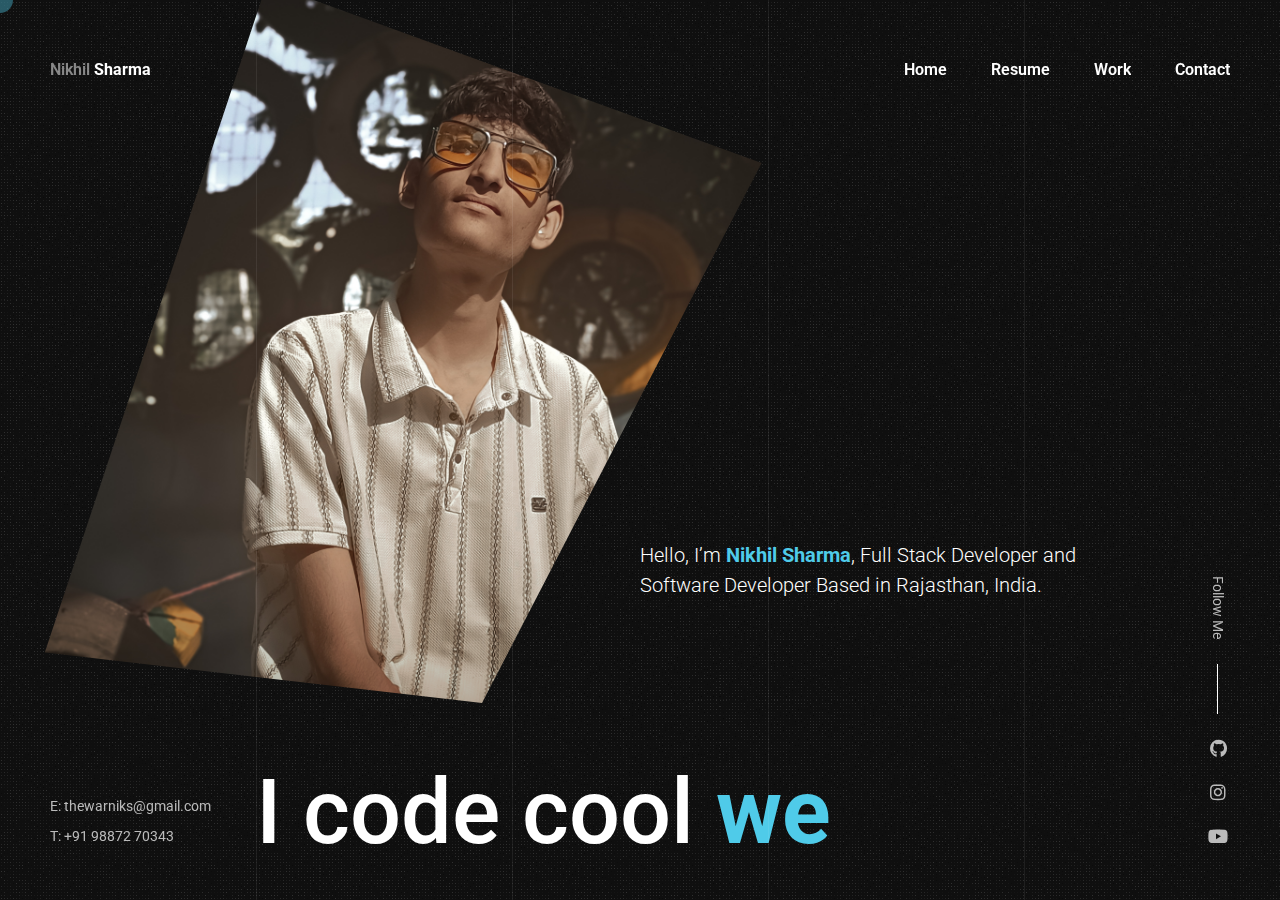
==== commit abd436d2: "Ad commit" ====
--- a/index.html
+++ b/index.html
@@ -6,9 +6,10 @@
 	<!-- Meta -->
 	<meta charset="UTF-8">
 	<meta name="viewport" content="width=device-width, initial-scale=1, maximum-scale=1" />
-	<meta name="description" content="CV & Resume Template" />
+	<meta name="description" content="CV & Resume" />
 	<meta name="keywords" content="vcard, resposnive, resume, personal, card, cv, cvio, portfolio" />
 	<meta name="author" content="beshleyua" />
+	<meta name="google-adsense-account" content="ca-pub-3268068375942456">
 
 	<!-- Title -->
 	<title>Nikhil - Portfolio</title>
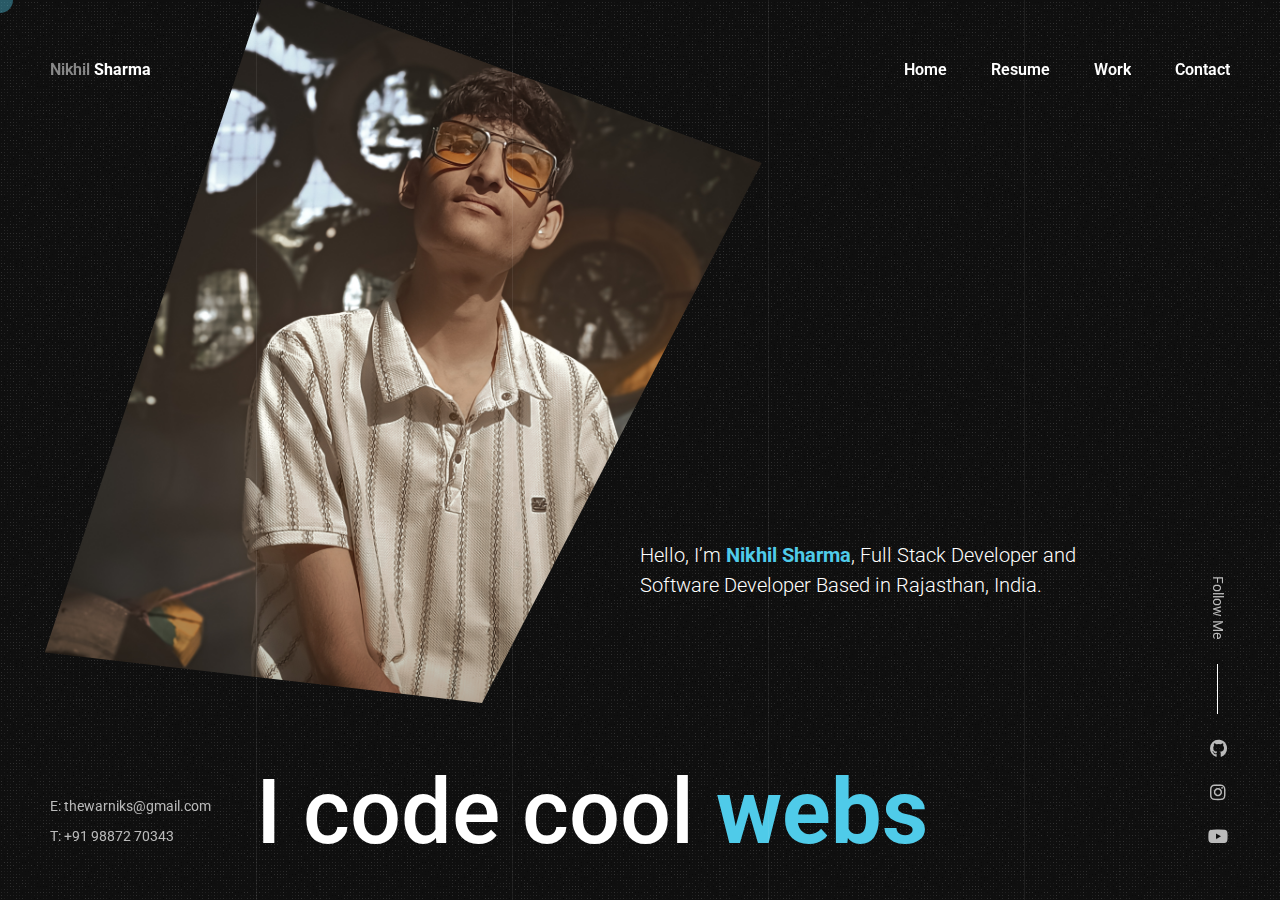
==== commit e0cbc880: "Update index.html" ====
--- a/index.html
+++ b/index.html
@@ -193,5 +193,8 @@
 	<script src="js/grained.js"></script>
 	<script src="js/scripts.js"></script>
 
+	<script async src="https://pagead2.googlesyndication.com/pagead/js/adsbygoogle.js?client=ca-pub-3268068375942456"
+     crossorigin="anonymous"></script>
+
 </body>
-</html>+</html>
